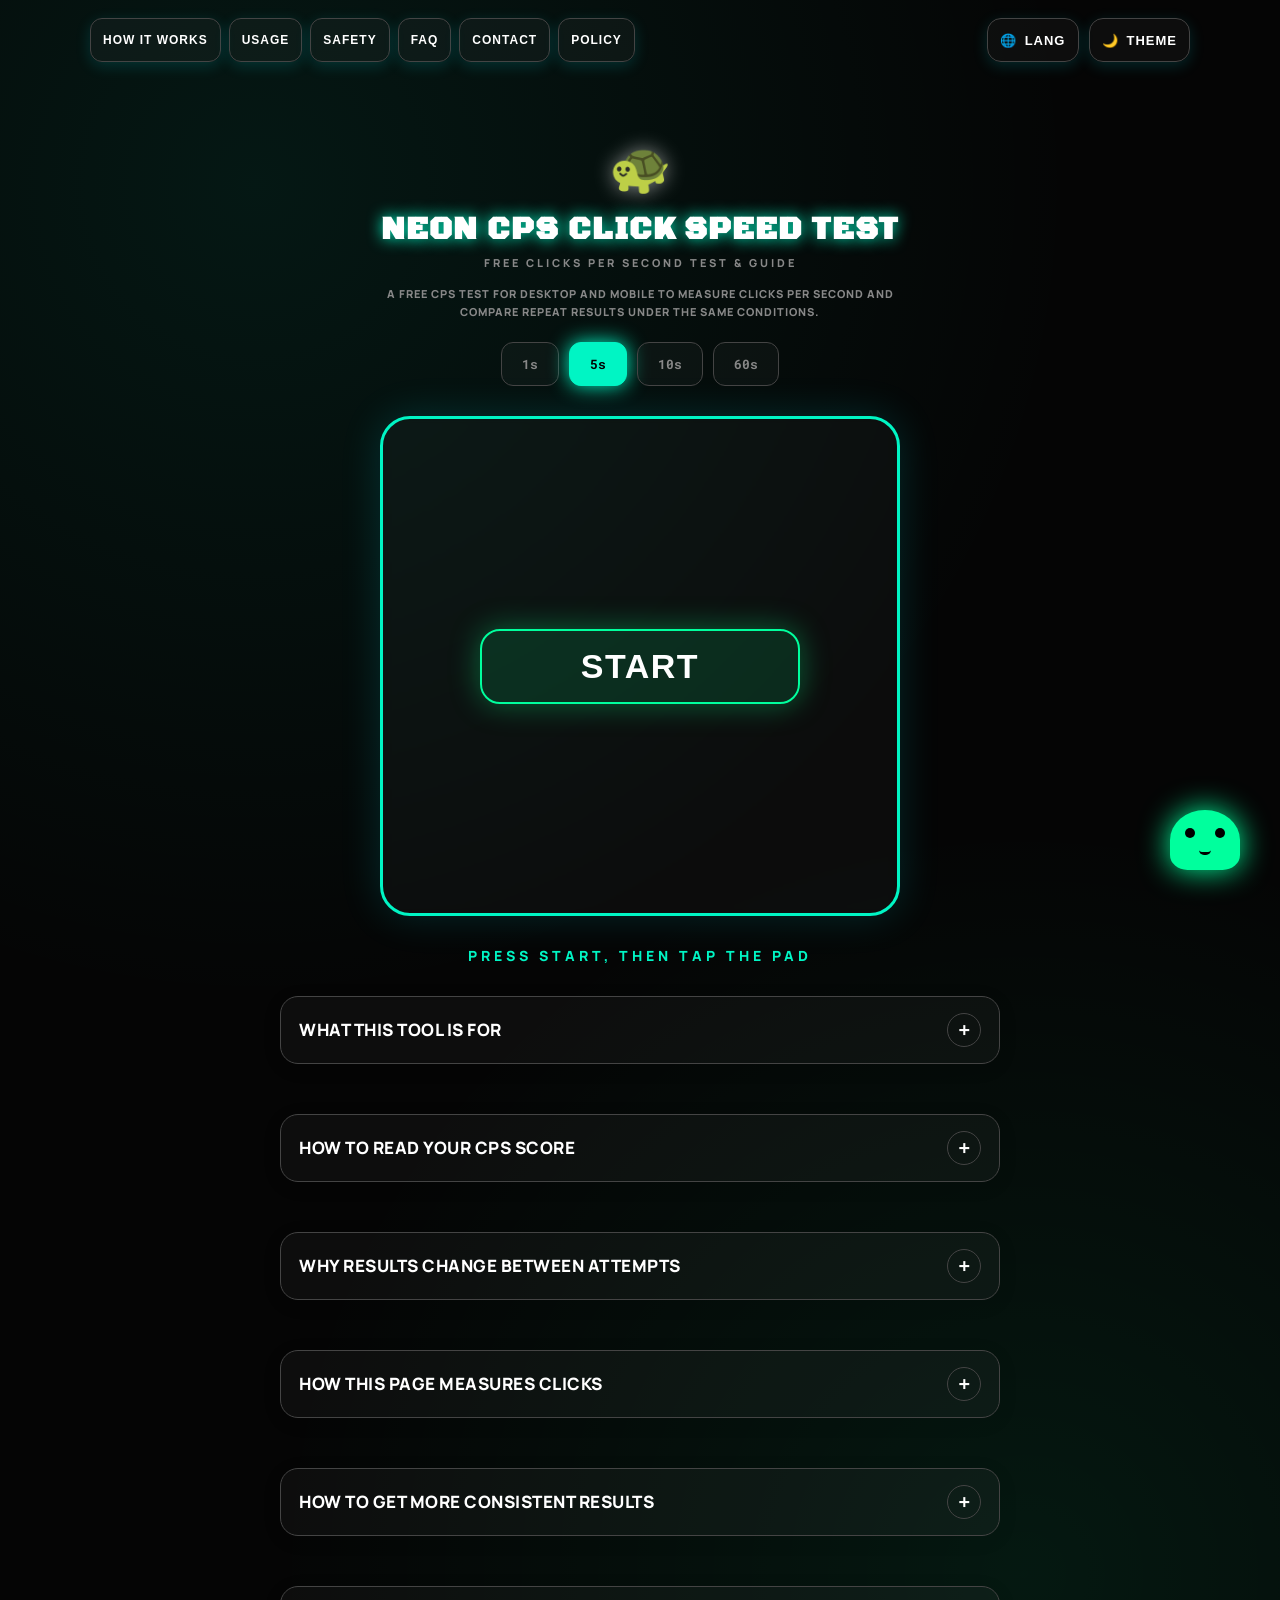
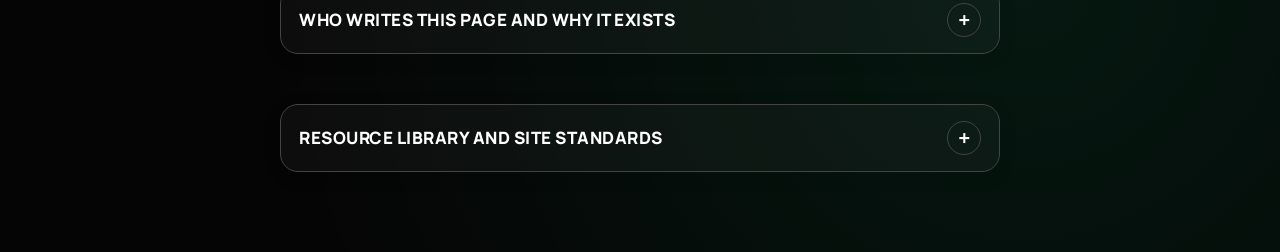
==== index.html @ fc440118 "Add guide CTAs to tabs and result modal" ====
<!DOCTYPE html>
<html lang="en">
<head>
    <meta charset="UTF-8">
    <meta name="viewport" content="width=device-width, initial-scale=1.0, viewport-fit=cover">
    <meta name="robots" content="index,follow,max-snippet:-1,max-image-preview:large,max-video-preview:-1">
    <meta name="googlebot" content="index,follow,max-snippet:-1,max-image-preview:large,max-video-preview:-1">
    <meta name="theme-color" content="#050505">
  <meta name="color-scheme" content="dark light">
  <meta name="application-name" content="NEONCPS">
  <meta name="apple-mobile-web-app-capable" content="yes">
  <meta name="apple-mobile-web-app-status-bar-style" content="black-translucent">
  <meta name="apple-mobile-web-app-title" content="NEONCPS">
  <meta name="mobile-web-app-capable" content="yes">
  <link rel="manifest" href="/manifest.webmanifest">
    <meta name="author" content="NEONCPS">
    <meta name="description" content="Free CPS click speed test for desktop and mobile with original guides on methodology, score interpretation, mobile versus mouse comparison, safety, and editorial standards.">
    <meta name="keywords" content="CPS test, click speed test, clicks per second, CPS calculator, mobile CPS test, tap speed test, NEONCPS">
    <link rel="canonical" href="https://neoncps.com/">
    <link rel="alternate" hreflang="en" href="https://neoncps.com/">
    <link rel="alternate" hreflang="ko" href="https://neoncps.com/ko/">
    <link rel="alternate" hreflang="x-default" href="https://neoncps.com/">
    <meta property="og:title" content="NEONCPS | CPS Click Speed Test and Guide (1s, 5s, 10s, 60s)">
    <meta property="og:description" content="Free CPS click speed test for desktop and mobile with original methodology guides, score interpretation notes, and repeatable comparison advice.">
    <meta property="og:type" content="website">
    <meta property="og:site_name" content="NEONCPS">
    <meta property="og:url" content="https://neoncps.com/">
    <meta property="og:locale" content="en_US">
    <meta property="og:locale:alternate" content="ko_KR">
    <meta property="og:image" content="https://neoncps.com/og-image.png">
    <meta property="og:image:width" content="1200">
    <meta property="og:image:height" content="630">
    <meta property="og:image:type" content="image/png">
    <meta property="og:image:alt" content="NEONCPS click speed test preview image">
    <meta name="twitter:card" content="summary_large_image">
    <meta name="twitter:title" content="NEONCPS | CPS Click Speed Test and Guide (1s, 5s, 10s, 60s)">
    <meta name="twitter:description" content="Free CPS click speed test for desktop and mobile with original methodology guides, score interpretation notes, and repeatable comparison advice.">
    <meta name="twitter:image" content="https://neoncps.com/og-image.png">
    <meta name="google-adsense-account" content="ca-pub-9418686584056529">
    <meta name="naver-site-verification" content="72c7936bd1e193f1609f082f2ee301ebf7b5bbae">
    <link rel="icon" href="/favicon.png" sizes="256x256" type="image/png">
    <link rel="icon" href="/favicon.svg" sizes="any" type="image/svg+xml">
    <link rel="apple-touch-icon" href="/favicon.png">
    <link rel="shortcut icon" href="/favicon.png" type="image/png">
    <link rel="sitemap" type="application/xml" title="Sitemap" href="/sitemap.xml">
    <link rel="alternate" type="application/rss+xml" title="NEONCPS RSS" href="/rss.xml">
    <title>NEONCPS | CPS Click Speed Test and Guide (1s, 5s, 10s, 60s)</title>

    <script type="application/ld+json">
    {
      "@context": "https://schema.org",
      "@graph": [
        {
          "@type": "Organization",
          "@id": "https://neoncps.com/#organization",
          "name": "NEONCPS",
          "url": "https://neoncps.com/"
        },
        {
          "@type": "WebSite",
          "@id": "https://neoncps.com/#website",
          "url": "https://neoncps.com/",
          "name": "NEONCPS",
          "inLanguage": ["en", "ko"]
        },
        {
          "@type": "WebPage",
          "@id": "https://neoncps.com/#webpage",
          "url": "https://neoncps.com/",
          "name": "NEONCPS | CPS Click Speed Test and Guide (1s, 5s, 10s, 60s)",
          "description": "Free CPS click speed test for desktop and mobile with clicks per second scoring, score interpretation, methodology, and repeatability tips.",
          "isPartOf": { "@id": "https://neoncps.com/#website" },
          "about": { "@id": "https://neoncps.com/#app" },
          "publisher": { "@id": "https://neoncps.com/#organization" },
          "inLanguage": "en",
          "dateModified": "2026-03-18"
        },
        {
          "@type": "SoftwareApplication",
          "@id": "https://neoncps.com/#app",
          "name": "NEONCPS",
          "applicationCategory": "GameApplication",
          "operatingSystem": "Web",
          "url": "https://neoncps.com/",
          "offers": { "@type": "Offer", "price": "0", "priceCurrency": "USD" },
          "publisher": { "@id": "https://neoncps.com/#organization" }
        },
        {
          "@type": "FAQPage",
          "@id": "https://neoncps.com/#faq",
          "mainEntity": [
            {
              "@type": "Question",
              "name": "What is CPS?",
              "acceptedAnswer": {
                "@type": "Answer",
                "text": "CPS means clicks per second. It is calculated as total clicks divided by selected test time."
              }
            },
            {
              "@type": "Question",
              "name": "Why do results change each attempt?",
              "acceptedAnswer": {
                "@type": "Answer",
                "text": "Results vary by device latency, browser performance, hand fatigue, and click rhythm."
              }
            },
            {
              "@type": "Question",
              "name": "Is this mobile-friendly?",
              "acceptedAnswer": {
                "@type": "Answer",
                "text": "Yes. NEONCPS supports both desktop and mobile interactions with responsive UI."
              }
            },
            {
              "@type": "Question",
              "name": "How can I get more consistent CPS results?",
              "acceptedAnswer": {
                "@type": "Answer",
                "text": "Use the same device, browser, and posture, warm up briefly, and repeat tests under matching conditions."
              }
            },
            {
              "@type": "Question",
              "name": "Is this tool for medical diagnosis?",
              "acceptedAnswer": {
                "@type": "Answer",
                "text": "No. This is a casual click and tap speed utility and is not intended for medical or diagnostic use."
              }
            },
            {
              "@type": "Question",
              "name": "What is the difference between 1-second and 60-second CPS tests?",
              "acceptedAnswer": {
                "@type": "Answer",
                "text": "A 1-second test favors burst speed, while a 60-second test better shows rhythm control and fatigue over time."
              }
            },
            {
              "@type": "Question",
              "name": "Can I compare mouse and touch results directly?",
              "acceptedAnswer": {
                "@type": "Answer",
                "text": "Not reliably. Input hardware, touch sampling, browser performance, and posture can change results, so comparisons are most useful on the same device and browser."
              }
            },
            {
              "@type": "Question",
              "name": "How does this page count clicks?",
              "acceptedAnswer": {
                "@type": "Answer",
                "text": "The page counts primary pointer-down inputs during the selected duration and calculates CPS as total counted inputs divided by the chosen test time."
              }
            }
          ]
        }
      ]
    }
    </script>
    
    <link rel="preconnect" href="https://fonts.googleapis.com">
    <link rel="preconnect" href="https://fonts.gstatic.com" crossorigin>
    <link id="fontStylesheet" rel="stylesheet" href="https://fonts.googleapis.com/css2?family=Black+Ops+One&family=Manrope:wght@400;700;800&family=Roboto+Mono:wght@400;700&display=swap" media="print">
    <script>
      const fontStylesheetLink = document.getElementById('fontStylesheet');
      if (fontStylesheetLink) {
        fontStylesheetLink.addEventListener('load', () => {
          fontStylesheetLink.media = 'all';
        }, { once: true });
      }
    </script>
    <noscript><link rel="stylesheet" href="https://fonts.googleapis.com/css2?family=Black+Ops+One&family=Manrope:wght@400;700;800&family=Roboto+Mono:wght@400;700&display=swap"></noscript>
    <script>
      window.dataLayer = window.dataLayer || [];
      function gtag(){dataLayer.push(arguments);}
      const CONSENT_REQUIRED_REGIONS = [
        'AT', 'BE', 'BG', 'HR', 'CY', 'CZ', 'DK', 'EE', 'FI', 'FR', 'DE', 'GR',
        'HU', 'IE', 'IT', 'LV', 'LT', 'LU', 'MT', 'NL', 'PL', 'PT', 'RO', 'SK',
        'SI', 'ES', 'SE', 'IS', 'LI', 'NO', 'GB', 'CH'
      ];

      gtag('consent', 'default', {
        ad_storage: 'denied',
        analytics_storage: 'denied',
        ad_user_data: 'denied',
        ad_personalization: 'denied',
        region: CONSENT_REQUIRED_REGIONS,
        wait_for_update: 500
      });

      gtag('consent', 'default', {
        ad_storage: 'granted',
        analytics_storage: 'granted',
        ad_user_data: 'granted',
        ad_personalization: 'granted'
      });
    </script>
    <script>
      if (window.location.hostname === 'neoncps.com') {
        const adsenseScript = document.createElement('script');
        adsenseScript.async = true;
        adsenseScript.src = 'https://pagead2.googlesyndication.com/pagead/js/adsbygoogle.js?client=ca-pub-9418686584056529';
        adsenseScript.crossOrigin = 'anonymous';
        document.head.appendChild(adsenseScript);
      }
    </script>
    <!-- Google tag (gtag.js) -->
    <script async src="https://www.googletagmanager.com/gtag/js?id=G-QXBYS7FWMH"></script>
    <script>
      gtag('js', new Date());

      gtag('config', 'G-QXBYS7FWMH');
    </script>
    <script type="text/javascript">
      window.clarity = window.clarity || function(){(window.clarity.q = window.clarity.q || []).push(arguments);};
      function loadClarityWhenIdle() {
        if (window.__clarityLoaded) return;
        window.__clarityLoaded = true;
        const clarityScript = document.createElement("script");
        clarityScript.async = true;
        clarityScript.src = "https://www.clarity.ms/tag/vk5zr5rhoj";
        document.head.appendChild(clarityScript);
      }

      if ("requestIdleCallback" in window) {
        requestIdleCallback(loadClarityWhenIdle, { timeout: 2500 });
      } else {
        window.addEventListener("load", () => setTimeout(loadClarityWhenIdle, 1200), { once: true });
      }
    </script>
    
    <style>
        :root {
            /* Dark Mode Variables (Default) */
            --bg: #050505;
            --surface: #111;
            --text: #ffffff;
            --muted: #888;
            --neon-blue: #00f5c4;
            --neon-pink: #ff00ff;
            --neon-green: #00ff9d;
            --panel-bg: rgba(255, 255, 255, 0.03);
            --border: #444;
            --shadow: rgba(0, 243, 255, 0.15);
        }

        body.light {
            /* Light Mode Variables */
            --bg: #f7f4ef;
            --surface: #ffffff;
            --text: #1d1a16;
            --muted: #4f463d;
            --neon-blue: #0088ff;
            --neon-pink: #d000ff;
            --neon-green: #00a86b;
            --panel-bg: rgba(0, 0, 0, 0.05);
            --border: rgba(0, 0, 0, 0.1);
            --shadow: rgba(0, 0, 0, 0.05);
        }

        * {
            box-sizing: border-box;
            -webkit-tap-highlight-color: transparent;
        }

        body {
            background-color: var(--bg);
            background-image: radial-gradient(circle at 20% 10%, rgba(0, 245, 196, 0.08), transparent 42%), radial-gradient(circle at 80% 85%, rgba(0, 255, 157, 0.08), transparent 40%);
            color: var(--text);
            font-family: 'Manrope', sans-serif;
            margin: 0;
            display: flex;
            flex-direction: column;
            align-items: center;
            justify-content: flex-start;
            min-height: 100vh;
            overflow-x: hidden;
            overflow-y: auto;
            touch-action: pan-y;
            transition: background 0.4s ease, color 0.4s ease;
            padding-top: env(safe-area-inset-top);
            padding-right: env(safe-area-inset-right);
            padding-bottom: calc(60px + env(safe-area-inset-bottom));
            padding-left: env(safe-area-inset-left);
        }
        body.game-active {
            overflow: hidden;
        }
        .page-main {
            width: 100%;
            display: flex;
            flex-direction: column;
            align-items: center;
        }
        .click-pad,
        .btn-start,
        .time-btn,
        .btn-copy,
        .btn-restart,
        .info-tab,
        .topbar-card,
        .idle-msg,
        .rank-emoji,
        .subtitle,
        .meta-note,
        .result-box,
        .result-header,
        .result-summary,
        .result-context,
        .result-actions,
        .result-footnote {
            user-select: none;
            -webkit-user-select: none;
        }
        .btn-start,
        .time-btn,
        .btn-copy,
        .btn-restart,
        .btn-share-primary,
        .copy-toast-btn,
        .info-tab,
        .topbar-card,
        .guide-toggle {
            touch-action: manipulation;
        }
        body.lang-ko [data-lang="ko"] { display: block; }
        body.lang-en [data-lang="en"] { display: block; }
        [data-lang] { display: none; }
        .lang-option { display: block !important; }
        body.lang-ko .lang-inline[data-lang="ko"],
        body.lang-en .lang-inline[data-lang="en"] { display: inline; }
        body.lang-ko .lang-inline[data-lang="en"],
        body.lang-en .lang-inline[data-lang="ko"] { display: none; }

        .topbar {
            width: 92%;
            max-width: 1100px;
            display: flex;
            flex-wrap: wrap;
            align-items: center;
            justify-content: space-between;
            gap: 12px;
            margin: 18px auto 6px;
            z-index: 50;
        }
        .topbar-group {
            display: flex;
            flex-wrap: wrap;
            gap: 10px;
            align-items: center;
        }
        .topbar-group.utilities { margin-left: auto; }
        .topbar-card {
            background: var(--panel-bg);
            border: 1px solid var(--border);
            color: var(--text);
            padding: 8px 12px;
            border-radius: 14px;
            cursor: pointer;
            font-size: 13px;
            font-weight: 800;
            letter-spacing: 1px;
            display: inline-flex;
            align-items: center;
            gap: 8px;
            transition: 0.2s;
            box-shadow: 0 4px 15px var(--shadow);
            min-height: 44px;
        }
        .topbar-card:active { transform: scale(0.96); }
        .lang-selector { position: relative; }
        .lang-menu {
            position: absolute;
            top: calc(100% + 8px);
            left: 0;
            min-width: 160px;
            background: var(--surface);
            border: 1px solid var(--border);
            border-radius: 12px;
            box-shadow: 0 10px 24px var(--shadow);
            display: none;
            z-index: 80;
            overflow: hidden;
        }
        .lang-menu.open { display: block; }
        .lang-menu button {
            width: 100%;
            background: transparent;
            border: 0;
            color: var(--text);
            padding: 10px 12px;
            text-align: left;
            font-weight: 700;
            cursor: pointer;
        }
        .lang-menu button:hover { background: rgba(255,255,255,0.05); }
        .info-tabs {
            display: flex;
            flex-wrap: wrap;
            gap: 8px;
        }
        .info-tab {
            background: var(--panel-bg);
            border: 1px solid var(--border);
            color: var(--text);
            padding: 8px 12px;
            border-radius: 12px;
            font-size: 12px;
            font-weight: 800;
            letter-spacing: 1px;
            cursor: pointer;
            text-transform: uppercase;
            box-shadow: 0 4px 15px var(--shadow);
            min-height: 44px;
        }
        .info-tab.active { background: var(--neon-blue); color: #000; }
        .info-panels {
            width: 92%;
            max-width: 900px;
            margin: 6px auto 18px;
        }
        .info-panel {
            display: none;
            background: var(--panel-bg);
            border: 1px solid var(--border);
            border-radius: 16px;
            padding: 16px 18px;
            margin-top: 10px;
            box-shadow: 0 6px 18px rgba(0,0,0,0.12);
        }
        .info-panel.open { display: block; }

        .theme-toggle {
            background: var(--panel-bg);
            border: 1px solid var(--border);
            color: var(--text);
            padding: 8px 12px;
            border-radius: 50px;
            cursor: pointer;
            font-size: 18px;
            display: flex;
            align-items: center;
            gap: 8px;
            transition: 0.2s;
            box-shadow: 0 4px 15px var(--shadow);
        }
        .theme-toggle:active { transform: scale(0.95); }

        /* Floating Rank Emoji - Top Position */
        .rank-emoji {
            margin-top: 40px;
            font-size: 50px;
            transition: 0.3s cubic-bezier(0.175, 0.885, 0.32, 1.275);
            filter: drop-shadow(0 0 10px rgba(255,255,255,0.5));
            animation: floatEmoji 2s ease-in-out infinite;
            z-index: 10;
        }
        @keyframes floatEmoji { 0%, 100% { transform: translateY(0); } 50% { transform: translateY(-10px); } }

        h1 {
            font-family: 'Black Ops One', cursive;
            font-size: clamp(24px, 5vw, 32px);
            color: var(--text);
            text-shadow: 0 0 15px var(--neon-blue);
            margin: 10px 0 5px;
            letter-spacing: 1px;
            z-index: 10;
            text-align: center;
        }

        .subtitle {
            color: var(--muted);
            font-size: 11px;
            margin-bottom: 25px;
            z-index: 10;
            letter-spacing: 3px;
            font-weight: 800;
            text-transform: uppercase;
        }
        .meta-note {
            color: var(--muted);
            font-size: 11px;
            margin-top: -10px;
            margin-bottom: 22px;
            text-align: center;
            max-width: 520px;
            line-height: 1.6;
            letter-spacing: 1px;
            font-weight: 800;
            text-transform: uppercase;
        }

        /* 시간 선택 도구 */
        .time-selector {
            display: flex;
            gap: 10px;
            margin-bottom: 30px;
            z-index: 10;
        }

        .time-btn {
            background: var(--panel-bg);
            border: 1px solid var(--border);
            color: var(--muted);
            padding: 10px 20px;
            border-radius: 12px;
            font-size: 13px;
            cursor: pointer;
            transition: 0.2s;
            font-weight: 800;
            font-family: 'Roboto Mono', monospace;
            min-height: 44px;
        }

        .time-btn.active {
            background: var(--neon-blue);
            color: #000;
            border-color: var(--neon-blue);
            box-shadow: 0 0 20px var(--neon-blue);
        }

        /* 메인 테스트 영역 */
        .test-container {
            position: relative;
            width: min(94%, 520px);
            height: clamp(300px, 58vh, 500px);
            perspective: 1000px;
            z-index: 5;
            display: flex;
            flex-direction: column;
            justify-content: center;
            align-items: center;
        }

        .click-pad {
            width: 100%;
            height: 100%;
            background: var(--panel-bg);
            border: 3px solid var(--neon-blue);
            border-radius: 30px;
            display: flex;
            flex-direction: column;
            justify-content: center;
            align-items: center;
            cursor: pointer;
            box-shadow: 0 0 40px var(--shadow);
            transition: transform 0.05s, box-shadow 0.1s, border-color 0.3s;
            position: relative;
            overflow: hidden;
            backdrop-filter: blur(5px);
            touch-action: manipulation;
        }
        .click-pad .score-text,
        .click-pad .timer-text {
            opacity: 0;
            transform: translateY(8px);
        }
        .click-pad.running .score-text,
        .click-pad.running .timer-text {
            opacity: 1;
            transform: none;
        }

        .click-pad:active {
            transform: scale(0.96) translateY(2px);
            background: rgba(0, 243, 255, 0.1);
            border-color: var(--text);
        }

        .shake { animation: shake 0.2s cubic-bezier(.36,.07,.19,.97) both; }
        @keyframes shake {
            10%, 90% { transform: translate3d(-2px, 0, 0); }
            20%, 80% { transform: translate3d(4px, 0, 0); }
            30%, 50%, 70% { transform: translate3d(-4px, 0, 0); }
            40%, 60% { transform: translate3d(2px, 0, 0); }
        }

        .score-text {
            font-size: 100px;
            font-weight: 800;
            color: var(--text);
            text-shadow: 0 0 20px rgba(255,255,255,0.3);
            pointer-events: none;
            line-height: 0.8;
            font-family: 'Black Ops One', cursive;
            transition: opacity 0.2s ease, transform 0.2s ease;
        }
        .click-pad.instant-hide .score-text,
        .click-pad.instant-hide .timer-text {
            transition: none;
        }

        .timer-text {
            font-size: 20px;
            color: var(--neon-pink);
            margin-top: 15px;
            font-weight: 800;
            pointer-events: none;
            font-family: 'Roboto Mono', monospace;
            background: rgba(255, 0, 255, 0.1);
            padding: 4px 12px;
            border-radius: 8px;
            transition: opacity 0.2s ease, transform 0.2s ease;
        }
        body.light .timer-text {
            color: #3a0f47;
            background: rgba(208, 0, 255, 0.14);
        }

        /* 대기 화면 전용 텍스트 */
        .idle-msg {
            margin-top: 30px;
            color: var(--neon-blue);
            font-size: 14px;
            font-weight: 800;
            letter-spacing: 4px;
            animation: blink 2s infinite;
            z-index: 10;
            height: 20px;
            text-transform: uppercase;
        }
        body.light .idle-msg { color: #0c5aa3; }
        @keyframes blink { 0%, 100% { opacity: 1; transform: scale(1); } 50% { opacity: 0.3; transform: scale(0.98); } }

        .pad-overlay {
            position: absolute;
            inset: 0;
            display: flex;
            flex-direction: column;
            align-items: center;
            justify-content: center;
            gap: 18px;
            z-index: 4;
            transition: opacity 0.2s ease;
        }
        .click-pad.running .pad-overlay { opacity: 0; pointer-events: none; }
        .click-pad.idle .pad-overlay,
        .click-pad.counting .pad-overlay { opacity: 1; pointer-events: auto; }
        .btn-start {
            display: flex;
            align-items: center;
            justify-content: center;
            margin: 0 auto;
            min-width: min(72%, 320px);
            padding: 16px 24px;
            border: 2px solid var(--neon-green);
            border-radius: 20px;
            background: rgba(0, 255, 136, 0.12);
            color: var(--text);
            font-family: 'Orbitron', sans-serif;
            font-size: clamp(22px, 5vw, 34px);
            font-weight: 800;
            letter-spacing: 1.5px;
            text-transform: uppercase;
            cursor: pointer;
            transition: transform 0.12s ease, box-shadow 0.12s ease, opacity 0.12s ease;
            box-shadow: 0 0 30px rgba(0, 255, 136, 0.35);
            min-height: 44px;
        }
        .btn-start:hover {
            transform: translateY(-1px);
            box-shadow: 0 0 24px rgba(0, 255, 136, 0.35);
        }
        .btn-start:active { transform: scale(0.98); }
        .btn-start:disabled {
            opacity: 0.6;
            cursor: not-allowed;
            transform: none;
            box-shadow: none;
        }
        .start-countdown {
            position: absolute;
            inset: 0;
            display: flex;
            align-items: center;
            justify-content: center;
            width: 100%;
            text-align: center;
            font-family: 'Black Ops One', cursive;
            font-size: clamp(70px, 20vw, 140px);
            color: var(--neon-pink);
            text-shadow: 0 0 20px rgba(255, 0, 255, 0.6);
            visibility: hidden;
            line-height: 1;
        }
        body.light .start-countdown { color: #9e2cbc; }

        .content-section {
            width: 92%;
            max-width: 720px;
            margin: 30px auto 20px;
            line-height: 1.6;
        }
        .guide-toggle {
            width: 100%;
            display: flex;
            align-items: center;
            justify-content: space-between;
            gap: 16px;
            background: var(--panel-bg);
            border: 1px solid var(--border);
            color: var(--text);
            border-radius: 18px;
            padding: 16px 18px;
            box-shadow: 0 4px 20px rgba(0,0,0,0.08);
            cursor: pointer;
            text-align: left;
            font: inherit;
            font-weight: 800;
        }
        .guide-toggle-label {
            display: flex;
            flex-direction: column;
            gap: 4px;
        }
        .guide-toggle-label span {
            font-size: 17px;
            line-height: 1.3;
            letter-spacing: 0.5px;
        }
        .guide-toggle-icon {
            width: 34px;
            height: 34px;
            border-radius: 999px;
            border: 1px solid var(--border);
            display: inline-flex;
            align-items: center;
            justify-content: center;
            font-size: 22px;
            font-weight: 700;
            flex: 0 0 auto;
        }
        .guide-accordion-ready .content-card {
            display: none;
            margin-top: 12px;
        }
        .guide-accordion-ready.open .content-card {
            display: block;
        }
        .guide-accordion-ready .content-card > h2 {
            display: none;
        }
        .content-card {
            background: var(--panel-bg);
            border: 1px solid var(--border);
            border-radius: 18px;
            padding: 18px 20px;
            box-shadow: 0 4px 20px rgba(0,0,0,0.08);
        }
        .content-card h2 {
            margin: 0 0 10px;
            font-family: 'Manrope', sans-serif;
            font-size: 18px;
            letter-spacing: 1px;
            font-weight: 800;
        }
        .content-card p {
            margin: 10px 0;
            color: var(--muted);
            font-size: 14px;
        }
        .content-card ul {
            list-style: none;
            padding: 0;
            margin: 12px 0 0;
        }
        .content-card li {
            font-size: 14px;
            color: var(--muted);
            padding-left: 22px;
            position: relative;
            margin: 8px 0;
            line-height: 1.6;
        }
        .content-card li::before {
            content: "✔";
            position: absolute;
            left: 0;
            font-size: 11px;
            top: 3px;
            color: var(--neon-green);
        }
        .contact-status {
            margin: 10px 0 0;
            font-size: 13px;
            color: var(--muted);
        }
        .contact-status.success { color: #1f7a42; }
        .contact-status.error { color: #9a1f2e; }
        .info-panel p {
            color: var(--muted);
            font-size: 14px;
            line-height: 1.8;
            margin: 12px 0;
            text-align: justify;
        }
        .info-panel ul {
            list-style: none;
            padding: 0;
            margin: 12px 0;
        }
        .info-panel li {
            font-size: 14px;
            color: var(--muted);
            padding-left: 22px;
            position: relative;
            margin: 10px 0;
            line-height: 1.6;
        }
        .info-panel li::before {
            content: "▶";
            position: absolute;
            left: 0;
            font-size: 10px;
            top: 3px;
            color: var(--neon-blue);
        }
        .info-panel-link-group {
            margin-top: 16px;
            padding-top: 14px;
            border-top: 1px solid rgba(255, 255, 255, 0.08);
            display: flex;
            flex-direction: column;
            gap: 10px;
        }
        body.light .info-panel-link-group {
            border-top-color: rgba(0, 0, 0, 0.08);
        }
        .info-panel-link {
            display: inline-flex;
            align-items: center;
            justify-content: center;
            width: 100%;
            min-height: 44px;
            padding: 10px 14px;
            border-radius: 12px;
            border: 1px solid rgba(0, 245, 196, 0.28);
            background: rgba(0, 245, 196, 0.08);
            color: var(--text);
            font-size: 13px;
            font-weight: 800;
            letter-spacing: 0.2px;
            text-decoration: none;
            transition: transform 0.12s ease, box-shadow 0.12s ease, border-color 0.12s ease;
        }
        .info-panel-link:hover {
            transform: translateY(-1px);
            box-shadow: 0 8px 18px rgba(0, 245, 196, 0.14);
            border-color: rgba(0, 245, 196, 0.44);
        }
        body.light .info-panel-link {
            background: rgba(0, 136, 255, 0.08);
            border-color: rgba(0, 136, 255, 0.24);
        }
        @media (max-width: 900px) {
            .topbar { margin-top: 12px; }
            .info-panels { max-width: 720px; }
        }
        @media (max-width: 768px) {
            .topbar {
                width: 94%;
                gap: 10px;
                align-items: stretch;
            }
            .topbar-group.utilities {
                width: 100%;
                justify-content: flex-end;
            }
            .info-tabs {
                display: flex;
                flex-wrap: nowrap;
                overflow-x: auto;
                overflow-y: hidden;
                gap: 8px;
                width: 100%;
                -webkit-overflow-scrolling: touch;
                scrollbar-width: none;
            }
            .info-tabs::-webkit-scrollbar { display: none; }
            .info-tab {
                white-space: nowrap;
                flex: 0 0 auto;
            }
            .time-selector {
                width: min(94%, 420px);
                flex-wrap: wrap;
                justify-content: center;
                margin-bottom: 22px;
            }
            .time-btn {
                flex: 1 1 84px;
                padding: 10px 16px;
            }
            .test-container {
                position: relative;
                top: auto;
                z-index: 5;
                width: min(94%, 520px);
            }
            .click-pad,
            .modal-overlay { backdrop-filter: none; }
            .modal-overlay {
                padding: 16px;
            }
            .result-box {
                width: min(100%, 460px);
                max-height: calc(100vh - 32px);
                overflow-y: auto;
                -webkit-overflow-scrolling: touch;
            }
            .slime-container {
                display: block;
                right: max(10px, env(safe-area-inset-right));
                left: auto;
                bottom: calc(10px + env(safe-area-inset-bottom));
                width: 52px;
                height: 44px;
                opacity: 0.72;
            }
            body.game-active .slime-container {
                opacity: 0.45;
                transform: scale(0.92);
            }
        }
        @media (max-width: 480px), (max-height: 700px) {
            h1 {
                letter-spacing: 0.5px;
            }
            .subtitle,
            .meta-note {
                width: 92%;
                letter-spacing: 1.5px;
            }
            .guide-toggle {
                padding: 14px 14px;
                gap: 12px;
            }
            .guide-toggle-label span {
                font-size: 15px;
                letter-spacing: 0.2px;
            }
            .guide-toggle-icon {
                width: 30px;
                height: 30px;
                font-size: 18px;
            }
            .content-card {
                padding: 16px 16px;
            }
            .slime-container {
                width: 46px;
                height: 40px;
                opacity: 0.62;
            }
        }
        @media (max-height: 720px) {
            body { padding-bottom: 24px; }
            .rank-emoji { margin-top: 24px; font-size: 44px; }
            .subtitle { margin-bottom: 18px; }
            .test-container { height: clamp(230px, 42vh, 380px); }
            .idle-msg { margin-top: 18px; }
            .btn-start { font-size: clamp(20px, 4.8vw, 28px); }
        }

        /* Neon Slime Character */
        .slime-container {
            position: fixed;
            bottom: 30px;
            right: 40px;
            left: auto;
            width: 70px;
            height: 60px;
            z-index: 1;
            pointer-events: none;
            transition: transform 0.1s ease, opacity 0.5s ease;
        }
        .slime-container::after {
            content: "";
            position: absolute;
            inset: -8px;
            border-radius: 50%;
            border: 2px solid rgba(0, 255, 157, 0.55);
            opacity: 0;
            transform: scale(0.88);
            pointer-events: none;
        }
        .slime {
            width: 100%;
            height: 100%;
            background: var(--neon-green);
            border-radius: 50% 50% 25% 25%;
            position: relative;
            box-shadow: 0 0 30px var(--neon-green);
            animation: idleSlime 3s ease-in-out infinite;
        }
        .slime-container.glow-advanced .slime {
            box-shadow: 0 0 36px var(--neon-green);
        }
        .slime-container.glow-advanced.glow-hit .slime {
            animation: idleSlime 3s ease-in-out infinite, advancedGlowHit 0.3s ease-out;
            box-shadow: 0 0 46px rgba(0, 255, 157, 0.9);
        }
        .slime-container.glow-elite .slime {
            box-shadow: 0 0 44px rgba(0, 255, 157, 0.95);
        }
        .slime-container.glow-elite::after {
            opacity: 0.9;
            animation: eliteRingPulse 1s ease-in-out infinite;
        }
        .slime-eyes {
            position: absolute;
            top: 18px;
            left: 15px;
            right: 15px;
            display: flex;
            justify-content: space-between;
        }
        .eye {
            width: 10px;
            height: 10px;
            background: #000;
            border-radius: 50%;
            animation: blinkSlime 4s infinite;
        }
        .slime-mouth {
            position: absolute;
            bottom: 15px;
            left: 50%;
            transform: translateX(-50%);
            width: 12px;
            height: 5px;
            border-bottom: 3px solid #000;
            border-radius: 0 0 12px 12px;
        }
        
        @keyframes idleSlime {
            0%, 100% { transform: scaleY(1); }
            50% { transform: scaleY(0.8) scaleX(1.1); }
        }
        @keyframes blinkSlime {
            0%, 90%, 100% { transform: scaleY(1); }
            95% { transform: scaleY(0.1); }
        }
        .jump { animation: jumpSlime 0.4s cubic-bezier(0.175, 0.885, 0.32, 1.275) !important; }
        @keyframes jumpSlime {
            0% { transform: translateY(0) scaleY(0.7); }
            40% { transform: translateY(-50px) scaleY(1.2); }
            100% { transform: translateY(0) scaleY(1); }
        }
        @keyframes advancedGlowHit {
            0% { transform: scale(1); }
            50% { transform: scale(1.08); }
            100% { transform: scale(1); }
        }
        @keyframes eliteRingPulse {
            0% { transform: scale(0.88); opacity: 0.35; }
            50% { transform: scale(1.04); opacity: 0.95; }
            100% { transform: scale(0.88); opacity: 0.35; }
        }

        .particle {
            position: absolute;
            pointer-events: none;
            animation: pop 0.6s ease-out forwards;
            border-radius: 50%;
        }
        @keyframes pop {
            0% { transform: translate(0, 0) scale(1.5); opacity: 1; }
            100% { transform: translate(var(--tx), var(--ty)) scale(0); opacity: 0; }
        }

        /* 결과 모달 */
        .modal-overlay {
            display: none;
            position: fixed;
            top: 0; left: 0; width: 100%; height: 100%;
            background: rgba(0,0,0,0.95);
            z-index: 100;
            flex-direction: column;
            justify-content: center;
            align-items: center;
            backdrop-filter: blur(15px);
        }
        body.light .modal-overlay { background: rgba(248, 250, 255, 0.96); }

        .result-box {
            text-align: center;
            animation: zoomIn 0.4s cubic-bezier(0.175, 0.885, 0.32, 1.275);
            width: 90%;
            max-width: 460px;
        }
        @keyframes zoomIn { from {transform: scale(0.5); opacity: 0;} to {transform: scale(1); opacity: 1;} }

        .result-header { margin-bottom: 14px; text-align: center; }
        .result-title {
            margin: 0;
            color: #00f5c4;
            font-weight: 700;
            font-size: clamp(24px, 5.4vw, 34px);
            text-shadow: 0 0 8px rgba(0,245,196,0.5);
            letter-spacing: 0.4px;
        }
        .result-subtitle {
            margin-top: 6px;
            color: var(--muted);
            font-size: clamp(13px, 3vw, 16px);
            font-weight: 700;
            letter-spacing: 0.8px;
        }
        .result-summary {
            display: flex;
            flex-direction: column;
            gap: 12px;
            margin: 16px 0 14px;
            background: rgba(255,255,255,0.06);
            padding: 18px 16px;
            border-radius: 20px;
            border: 1px solid var(--border);
        }
        .summary-item {
            display: flex;
            flex-direction: column;
            align-items: stretch;
            gap: 4px;
            width: 100%;
            white-space: nowrap;
        }
        .summary-label {
            display: block;
            width: 100%;
            color: var(--muted);
            font-size: clamp(16px, 3.6vw, 20px);
            font-weight: 700;
            text-align: center;
        }
        .summary-value {
            display: block;
            width: 100%;
            color: var(--text);
            font-size: clamp(30px, 7vw, 42px);
            font-weight: 900;
            font-family: 'Roboto Mono', monospace;
            line-height: 1;
            text-align: center;
        }
        .summary-item.cps-item .summary-value {
            font-size: clamp(54px, 12.5vw, 76px);
            color: #00ff9d;
            text-shadow: 0 0 6px rgba(0,255,157,0.7), 0 0 14px rgba(0,255,157,0.5);
        }
        .result-context {
            margin-top: 10px;
            padding: 12px 12px 10px;
            border-radius: 16px;
            border: 1px solid var(--border);
            background: rgba(255,255,255,0.04);
            display: flex;
            flex-direction: column;
            gap: 8px;
            text-align: center;
        }
        .result-mode-note,
        .recent-runs {
            font-size: 13px;
            line-height: 1.5;
            color: var(--muted);
            font-weight: 700;
        }
        .result-guide-row {
            margin-top: 12px;
        }
        .btn-guide-secondary {
            width: 100%;
            display: inline-flex;
            align-items: center;
            justify-content: center;
            min-height: 46px;
            padding: 13px 16px;
            border-radius: 14px;
            border: 1px solid rgba(0, 245, 196, 0.32);
            background: rgba(0, 245, 196, 0.08);
            color: var(--text);
            text-decoration: none;
            font-size: 15px;
            font-weight: 800;
            letter-spacing: 0.2px;
            transition: transform 0.12s ease, box-shadow 0.12s ease, border-color 0.12s ease;
        }
        .btn-guide-secondary:hover {
            transform: translateY(-1px);
            box-shadow: 0 8px 20px rgba(0, 245, 196, 0.16);
            border-color: rgba(0, 245, 196, 0.48);
        }
        body.light .btn-guide-secondary {
            background: rgba(0, 136, 255, 0.09);
            border-color: rgba(0, 136, 255, 0.26);
        }
        .result-actions {
            margin-top: 10px;
            display: flex;
            flex-direction: column;
            gap: 6px;
            text-align: center;
        }
        .result-action {
            font-size: 14px;
            font-weight: 700;
            color: var(--text);
            white-space: nowrap;
        }
        .share-primary-row {
            display: flex;
            gap: 10px;
            margin-top: 14px;
        }
        .share-primary-row .btn-share-primary,
        .share-primary-row .btn-copy {
            flex: 1 1 0;
            width: auto;
            margin-top: 0;
        }
        .btn-share-primary {
            border: 1px solid var(--neon-green);
            background: rgba(0, 255, 157, 0.12);
            color: var(--text);
            font-size: 16px;
            font-weight: 800;
            padding: 13px 16px;
            border-radius: 12px;
            cursor: pointer;
            min-height: 44px;
            transition: transform 0.12s ease, box-shadow 0.12s ease;
        }
        .btn-share-primary:hover {
            transform: translateY(-1px);
            box-shadow: 0 8px 20px rgba(0, 255, 157, 0.18);
        }
        .btn-share-primary:active { transform: scale(0.99); }
        .result-footnote {
            margin-top: 12px;
            padding-top: 10px;
            border-top: 1px solid rgba(255,255,255,0.12);
            font-size: 12px;
            color: var(--muted);
            line-height: 1.5;
            text-align: center;
        }
        body:not(.light) .result-summary {
            background: rgba(255,255,255,0.09);
            border: 1px solid rgba(255,255,255,0.16);
        }
        body:not(.light) .summary-label { color: #d1d5db; }
        body:not(.light) .summary-value { color: #ffffff; }
        body.light .result-summary {
            background: rgba(255,255,255,0.92);
            border: 1px solid rgba(0,0,0,0.12);
            box-shadow: 0 8px 22px rgba(0,0,0,0.08);
        }
        body.light .result-context {
            background: rgba(255,255,255,0.9);
            border: 1px solid rgba(0,0,0,0.1);
        }
        body.light .summary-label { color: #334155; }
        body.light .summary-value { color: #0f172a; text-shadow: none; }
        body.light .summary-item.cps-item .summary-value {
            color: #9e2cbc;
            text-shadow: 0 0 6px rgba(158, 44, 188, 0.65), 0 0 14px rgba(158, 44, 188, 0.45);
        }
        .btn-copy {
            width: 100%;
            border: 1px solid var(--neon-blue);
            background: rgba(0, 243, 255, 0.1);
            color: var(--text);
            font-size: 17px;
            font-weight: 800;
            padding: 13px 16px;
            border-radius: 12px;
            cursor: pointer;
            margin-top: 8px;
            transition: transform 0.12s ease, box-shadow 0.12s ease;
            min-height: 44px;
        }
        .btn-copy:hover {
            transform: translateY(-1px);
            box-shadow: 0 8px 20px rgba(0, 243, 255, 0.2);
        }
        .btn-copy:active { transform: scale(0.99); }
        @media (max-width: 430px) {
            .result-action,
            .result-mode-note,
            .recent-runs { white-space: normal; }
            .share-primary-row {
                flex-direction: column;
            }
        }
        .copy-toast {
            position: fixed;
            left: 50%;
            bottom: 24px;
            transform: translateX(-50%) translateY(18px);
            width: min(92%, 540px);
            background: rgba(8, 14, 24, 0.9);
            border: 1px solid rgba(0, 245, 196, 0.35);
            border-radius: 14px;
            box-shadow: 0 10px 28px rgba(0, 0, 0, 0.35), 0 0 18px rgba(0, 245, 196, 0.2);
            padding: 12px 14px;
            z-index: 130;
            opacity: 0;
            pointer-events: none;
            transition: opacity 0.22s ease, transform 0.22s ease;
        }
        .copy-toast.show {
            opacity: 1;
            pointer-events: auto;
            transform: translateX(-50%) translateY(0);
        }
        .copy-toast-title {
            font-size: 13px;
            font-weight: 800;
            color: #d9fff7;
            margin-bottom: 6px;
            letter-spacing: 0.5px;
        }
        .copy-toast-url {
            font-family: 'Roboto Mono', monospace;
            font-size: 12px;
            color: #9be8dc;
            background: rgba(255, 255, 255, 0.06);
            border: 1px solid rgba(255, 255, 255, 0.14);
            border-radius: 10px;
            padding: 8px 10px;
            white-space: nowrap;
            overflow: hidden;
            text-overflow: ellipsis;
        }
        .copy-toast-actions {
            margin-top: 8px;
            display: flex;
            justify-content: flex-end;
            gap: 8px;
        }
        .copy-toast-btn {
            border: 1px solid rgba(0, 245, 196, 0.45);
            background: rgba(0, 245, 196, 0.12);
            color: #d9fff7;
            border-radius: 10px;
            font-size: 12px;
            font-weight: 800;
            padding: 6px 10px;
            min-height: 36px;
            cursor: pointer;
        }
        body.light .copy-toast {
            background: rgba(255, 255, 255, 0.97);
            border: 1px solid rgba(0, 136, 255, 0.26);
            box-shadow: 0 10px 24px rgba(0, 0, 0, 0.12);
        }
        body.light .copy-toast-title { color: #0f172a; }
        body.light .copy-toast-url {
            color: #334155;
            background: rgba(0, 0, 0, 0.04);
            border: 1px solid rgba(0, 0, 0, 0.1);
        }
        body.light .copy-toast-btn {
            border: 1px solid rgba(0, 136, 255, 0.35);
            background: rgba(0, 136, 255, 0.1);
            color: #0f172a;
        }
        .btn-restart {
            background: linear-gradient(135deg, var(--neon-pink), #ff5e00);
            border: none;
            padding: 18px 70px;
            color: #fff;
            font-size: 20px;
            font-weight: 800;
            border-radius: 16px;
            cursor: pointer;
            margin-top: 20px;
            box-shadow: 0 10px 30px rgba(255, 0, 255, 0.3);
            transition: 0.3s;
            text-transform: uppercase;
            letter-spacing: 1px;
            width: 100%;
            min-height: 44px;
        }
        .btn-restart:hover { transform: translateY(-3px); box-shadow: 0 15px 40px rgba(255, 0, 255, 0.5); }
        .btn-restart:active { transform: scale(0.95); }
        .topbar-card:hover,
        .info-tab:hover,
        .time-btn:hover,
        .btn-start:hover,
        .btn-copy:hover,
        .btn-restart:hover {
            box-shadow: 0 0 14px rgba(0, 255, 157, 0.35), 0 0 28px rgba(0, 245, 196, 0.25);
        }

        body.modal-open {
            overflow: hidden;
        }
        /* 결과 모달이 열릴 때 광고 노출 차단 (알림/전환 화면 정책 대응) */
        body.modal-open ins.adsbygoogle,
        body.modal-open iframe[src*="googleads"],
        body.modal-open iframe[id^="google_ads_iframe"] {
            display: none !important;
        }
        body.modal-open .slime-container {
            opacity: 0 !important;
        }
    </style>
</head>
<body class="lang-en">
    <main class="page-main" id="mainContent">
    <div class="topbar">
        <div class="info-tabs" role="tablist" aria-label="Info tabs">
            <button class="info-tab" id="tab-how" role="tab" aria-controls="panel-how" aria-selected="false" data-target="panel-how" data-i18n="navHow">HOW IT WORKS</button>
            <button class="info-tab" id="tab-usage" role="tab" aria-controls="panel-usage" aria-selected="false" data-target="panel-usage" data-i18n="navUsage">USAGE</button>
            <button class="info-tab" id="tab-health" role="tab" aria-controls="panel-health" aria-selected="false" data-target="panel-health" data-i18n="navSafety">SAFETY</button>
            <button class="info-tab" id="tab-faq" role="tab" aria-controls="panel-faq" aria-selected="false" data-target="panel-faq" data-i18n="navFaq">FAQ</button>
            <button class="info-tab" id="tab-contact" role="tab" aria-controls="panel-contact" aria-selected="false" data-target="panel-contact" data-i18n="navContact">CONTACT</button>
            <button class="info-tab" id="tab-policy" role="tab" aria-controls="panel-policy" aria-selected="false" data-target="panel-policy" data-i18n="navPolicy">POLICY</button>
        </div>
        <div class="topbar-group utilities">
            <div class="lang-selector">
                <button class="topbar-card" id="langToggle" aria-expanded="false" aria-haspopup="true">
                    <span>🌐</span>
                    <span id="langToggleText" data-i18n="langButton">LANG</span>
                </button>
            </div>
            <button class="topbar-card" id="themeToggle" aria-label="Toggle theme">
                <span id="themeIcon">🌙</span>
                <span data-i18n="theme">THEME</span>
            </button>
        </div>
    </div>

    <div class="info-panels" id="infoPanels">
        <div class="info-panel" id="panel-contact" role="tabpanel" aria-labelledby="tab-contact" aria-hidden="true">
            <p data-lang="ko">
                본 사이트는 클릭/탭 속도 측정 유틸리티를 제공하며, 사용자에게 명확하고 유용한 정보를 제공하는 것을 목표로 합니다.
                정책 준수와 사용자 경험 향상을 위해 지속적으로 콘텐츠를 개선하고 있습니다.
            </p>
            <p data-lang="en">
                This site provides a click and tap speed utility and aims to deliver clear, useful information.
                We continuously improve content to comply with policies and enhance user experience.
            </p>
            <p data-lang="ko">
                이 페이지의 글은 NEONCPS 운영 기준에 따라 정리되며, 도구가 실제로 어떻게 입력을 계산하는지에 맞춰 설명합니다.
                사이트 목적은 검색 트래픽만 모으는 것이 아니라, 사용자가 직접 방문했을 때 바로 도움이 되는 CPS 측정과 해설을 제공하는 것입니다.
            </p>
            <p data-lang="en">
                The written guidance on this page is maintained to match how the tool actually counts input.
                The goal is not just search traffic, but to give direct visitors a useful CPS test and practical explanation.
            </p>
            <p data-lang="ko">
                이름, 이메일, 문의 내용을 적어주신 뒤 "문의 보내기"를 눌러주세요.
            </p>
            <p data-lang="en">
                Please enter your name, email, and message below, then press "Send".
            </p>
            <ul data-lang="ko">
                <li>문의 방법: 이름, 이메일, 문의 내용을 적어주신 뒤 "문의 보내기"를 눌러주세요.</li>
                <li>운영 범위: 클릭/탭 속도 테스트 유틸리티 및 관련 안내 콘텐츠</li>
                <li>수정 기준: 측정 방식이 바뀌면 안내 문구도 함께 갱신합니다.</li>
                <li>정정 요청: 잘못된 설명이나 오해를 부를 표현은 문의 폼으로 제보할 수 있습니다.</li>
            </ul>
            <ul data-lang="en">
                <li>Contact method: we accept inquiries only via the form below.</li>
                <li>Scope: click and tap speed testing utility and related guidance content.</li>
                <li>Update rule: when the measurement logic changes, the guide text is revised too.</li>
                <li>Corrections: use the contact form if you find unclear or inaccurate explanations.</li>
            </ul>
            <form action="https://formspree.io/f/xgolzzzp" method="POST" id="contactForm" autocomplete="on">
                <div class="field">
                    <label for="contactName">
                        <span data-lang="ko" class="lang-inline">이름</span>
                        <span data-lang="en" class="lang-inline">Name</span>
                    </label>
                    <input id="contactName" name="name" type="text" data-placeholder-key="contactNamePlaceholder" placeholder="Enter your name" autocomplete="name" required>
                </div>
                <div class="field">
                    <label for="contactEmail">
                        <span data-lang="ko" class="lang-inline">이메일</span>
                        <span data-lang="en" class="lang-inline">Email</span>
                    </label>
                    <input id="contactEmail" name="email" type="email" placeholder="reply@example.com" autocomplete="email" required>
                </div>
                <div class="field">
                    <label for="contactMessage">
                        <span data-lang="ko" class="lang-inline">문의 내용</span>
                        <span data-lang="en" class="lang-inline">Message</span>
                    </label>
                    <textarea id="contactMessage" name="message" rows="4" data-placeholder-key="contactMessagePlaceholder" placeholder="Enter your message" autocomplete="off" required></textarea>
                </div>
                <div class="actions">
                    <button class="btn-restart" type="submit">
                        <span data-lang="ko" class="lang-inline">문의 보내기</span>
                        <span data-lang="en" class="lang-inline">Send</span>
                    </button>
                </div>
                <p class="contact-status" id="contactStatus" role="status" aria-live="polite"></p>
            </form>
        </div>

        <div class="info-panel" id="panel-how" role="tabpanel" aria-labelledby="tab-how" aria-hidden="true">
            <p data-lang="ko">
                이 도구는 선택한 시간 동안의 총 클릭 수를 기반으로 CPS(초당 클릭 수)를 계산합니다.
                기록은 “측정 시간”과 “총 클릭 수”를 함께 보여 사용자에게 가장 직관적인 결과를 제공합니다.
            </p>
            <p data-lang="en">
                This tool calculates CPS (clicks per second) from total clicks during the selected time.
                Results show both duration and total clicks for clarity.
            </p>
            <ul data-lang="ko">
                <li>측정 시간: 사용자가 선택한 시간(1s, 5s, 10s, 60s)을 그대로 기준으로 삼습니다.</li>
                <li>총 클릭 수: 측정 시간 동안 실제로 기록된 클릭 횟수입니다.</li>
                <li>CPS: 총 클릭 수 ÷ 측정 시간으로 계산됩니다.</li>
            </ul>
            <ul data-lang="en">
                <li>Duration: the selected time (1s, 5s, 10s, 60s).</li>
                <li>Total clicks: actual clicks recorded during the duration.</li>
                <li>CPS: total clicks ÷ duration.</li>
            </ul>
            <p data-lang="ko">
                측정은 사용자가 선택한 시간(초) 동안 발생한 클릭/터치 입력을 합산해 진행됩니다.
                CPS는 입력 이벤트 수를 측정 시간으로 나눈 값이며, 소수점 둘째 자리까지 표시합니다.
            </p>
            <p data-lang="en">
                We count all clicks/taps during the selected duration. CPS is total inputs divided by time, shown to two decimals.
            </p>
            <p data-lang="ko">
                측정 로직은 이 페이지의 실제 입력 처리 코드에 맞춰 작성되었습니다.
                3초 카운트다운 뒤에 측정이 시작되고, 선택된 시간 동안 기록된 기본 포인터 입력만 최종 점수에 반영됩니다.
            </p>
            <p data-lang="en">
                The methodology text here matches the actual input logic used on this page.
                Measurement starts after a 3-second countdown, and only primary pointer input during the selected duration is counted.
            </p>
            <ul data-lang="ko">
                <li>시작 전: 3초 카운트다운이 끝난 뒤 측정이 시작됩니다.</li>
                <li>입력 기준: 기본 포인터 입력만 집계되며 우클릭은 제외됩니다.</li>
                <li>최종 점수: 총 입력 수를 선택한 시간으로 나눈 값이 CPS입니다.</li>
            </ul>
            <ul data-lang="en">
                <li>Before start: the test begins after a visible 3-second countdown.</li>
                <li>Input rule: only primary pointer input is counted and right-click is ignored.</li>
                <li>Final score: CPS equals total counted inputs divided by the selected time.</li>
            </ul>
            <div class="info-panel-link-group">
                <a class="info-panel-link" href="/guides/how-neoncps-measures-cps/">
                    <span data-lang="ko">측정 원리 자세히 보기</span>
                    <span data-lang="en">Read the full methodology guide</span>
                </a>
            </div>
        </div>

        <div class="info-panel" id="panel-usage" role="tabpanel" aria-labelledby="tab-usage" aria-hidden="true">
            <p data-lang="ko">
                이 도구는 “짧은 시간 동안 얼마나 안정적으로 탭/클릭할 수 있는지”를 확인하기 위한 클릭/탭 속도 테스트입니다.
                모바일에서는 연속 터치가 끊기지 않도록 화면을 한 손으로 고정하고, 엄지 또는 검지로 동일한 리듬을 유지해보세요.
            </p>
            <p data-lang="en">
                This test checks how steadily you can tap/click for a short duration. On mobile, stabilize the device and keep a steady rhythm.
            </p>
            <ul data-lang="ko">
                <li>테스트 전: 손을 가볍게 풀고 같은 자세로 진행합니다.</li>
                <li>테스트 중: 패드 중앙을 일정한 강도로 반복 탭합니다.</li>
                <li>테스트 후: CPS, 총 클릭 수, 측정 시간을 함께 확인합니다.</li>
            </ul>
            <ul data-lang="en">
                <li>Before: warm up your hand and keep a steady posture.</li>
                <li>During: tap the center with consistent force.</li>
                <li>After: review CPS, total clicks, and duration.</li>
            </ul>
            <p data-lang="ko">
                CPS는 디바이스 입력 지연, 화면 주사율, 브라우저 처리 성능에 영향을 받습니다.
                동일한 손동작이라도 기기나 브라우저가 달라지면 결과가 달라질 수 있습니다.
            </p>
            <p data-lang="en">
                CPS varies by device input latency, display refresh rate, and browser performance.
            </p>
            <p data-lang="ko">
                공정하게 비교하려면 같은 조건을 유지하는 것이 중요합니다.
                기기, 브라우저, 배터리 절약 모드, 화면 주사율, 손 상태가 다르면 숫자가 달라질 수 있으므로 다른 환경의 기록을 바로 우열 비교하면 안 됩니다.
            </p>
            <p data-lang="en">
                Fair comparison depends on keeping conditions stable.
                Device type, browser, battery saver, display refresh rate, and even hand fatigue can change scores, so results from different setups should not be treated as equal benchmarks.
            </p>
            <div class="info-panel-link-group">
                <a class="info-panel-link" href="/guides/why-cps-scores-change/">
                    <span data-lang="ko">점수 변동 이유 자세히 보기</span>
                    <span data-lang="en">Read why CPS scores change</span>
                </a>
            </div>
        </div>

        <div class="info-panel" id="panel-health" role="tabpanel" aria-labelledby="tab-health" aria-hidden="true">
            <p data-lang="ko">
                과도한 반복 탭은 손목과 손가락에 부담을 줄 수 있습니다.
                불편함이 느껴질 경우 즉시 중단하고 충분히 휴식하세요.
            </p>
            <p data-lang="en">
                Excessive tapping may strain your wrist and fingers. Stop if you feel discomfort and take a break.
            </p>
            <ul data-lang="ko">
                <li>짧은 세션(5~10초) 위주로 진행하세요.</li>
                <li>통증이 느껴질 경우 테스트를 중단하세요.</li>
                <li>장시간 반복 테스트는 권장하지 않습니다.</li>
            </ul>
            <ul data-lang="en">
                <li>Keep sessions short (5–10 seconds).</li>
                <li>Stop if you feel pain or discomfort.</li>
                <li>Avoid long, repetitive sessions.</li>
            </ul>
            <p data-lang="ko">
                본 도구는 간단한 클릭/탭 속도 체크를 위한 유틸리티이며, 의료적 또는 진단 목적의 사용을 의도하지 않습니다.
            </p>
            <p data-lang="en">
                This tool is for casual click and tap speed checks and is not intended for medical or diagnostic use.
            </p>
            <div class="info-panel-link-group">
                <a class="info-panel-link" href="/guides/safe-cps-practice/">
                    <span data-lang="ko">안전한 연습법 자세히 보기</span>
                    <span data-lang="en">Read the safe practice guide</span>
                </a>
            </div>
        </div>

        <div class="info-panel" id="panel-policy" role="tabpanel" aria-labelledby="tab-policy" aria-hidden="true">
            <p data-lang="ko">
                이 사이트는 클릭 속도 측정을 위해 입력 이벤트(클릭/터치)를 사용합니다. 자세한 개인정보, 쿠키, 광고 안내는 <a href="/privacy/">개인정보처리방침 페이지</a>에서 확인할 수 있습니다.
            </p>
            <p data-lang="en">
                This site uses input events (click/touch) for speed testing. Detailed information about privacy, cookies, and advertising is available on the <a href="/privacy/">Privacy Policy page</a>.
            </p>
            <p data-lang="ko">
                이 페이지의 주요 버튼은 테스트 시작, 결과 링크 복사, 문의 전송처럼 실제 기능을 수행하기 위한 것입니다.
            </p>
            <p data-lang="en">
                The primary buttons on this page are for real actions such as starting the test, copying a result link, or sending a contact form.
            </p>
            <p data-lang="ko">
                다운로드를 가장한 버튼, 존재하지 않는 페이지로 보내는 링크, 메뉴처럼 보이게 만든 광고 배치는 사용하지 않습니다.
            </p>
            <p data-lang="en">
                We do not use fake download buttons, dead-end links, or ad placements designed to look like navigation.
            </p>
            <div class="info-panel-link-group">
                <a class="info-panel-link" href="/privacy/">
                    <span data-lang="ko">개인정보 처리방침 보기</span>
                    <span data-lang="en">Open Privacy Policy</span>
                </a>
                <a class="info-panel-link" href="/editorial-policy/">
                    <span data-lang="ko">에디토리얼 정책 보기</span>
                    <span data-lang="en">Open Editorial Policy</span>
                </a>
            </div>
        </div>

        <div class="info-panel" id="panel-faq" role="tabpanel" aria-labelledby="tab-faq" aria-hidden="true">
            <ul data-lang="ko">
                <li>CPS란 무엇인가요? CPS는 초당 클릭 수이며, 총 클릭 수를 선택한 측정 시간으로 나눠 계산합니다.</li>
                <li>왜 시도할 때마다 결과가 달라지나요? 기기 입력 지연, 브라우저 성능, 손 피로도, 클릭 리듬 차이로 결과가 달라질 수 있습니다.</li>
                <li>모바일에서도 사용할 수 있나요? 네. NEONCPS는 반응형 UI로 PC와 모바일 모두 지원합니다.</li>
                <li>더 일관된 CPS 결과를 얻으려면? 같은 기기, 같은 브라우저, 같은 손가락, 같은 자세로 반복 측정하고 시작 전 짧게 손을 풀어주세요.</li>
                <li>의료 진단용 도구인가요? 아니요. 이 도구는 일상적인 클릭/탭 속도 체크용이며 의료 또는 진단 목적이 아닙니다.</li>
                <li>1초 모드와 60초 모드는 무엇이 다른가요? 1초는 순간 폭발력 확인에 가깝고, 60초는 리듬 유지력과 피로 영향을 보기 좋습니다.</li>
                <li>왜 60초 기록은 점점 떨어지나요? 긴 모드에서는 손가락 피로와 리듬 붕괴가 누적되기 쉬워 자연스럽게 내려갈 수 있습니다.</li>
                <li>마우스와 터치 기록을 바로 비교해도 되나요? 권장하지 않습니다. 입력 하드웨어와 브라우저 조건이 달라 점수 해석 기준도 달라질 수 있습니다.</li>
                <li>브라우저 탭이나 백그라운드 앱이 많으면 영향이 있나요? 네. 메인 스레드 부하와 입력 처리 지연 때문에 기록이 덜 안정적일 수 있습니다.</li>
                <li>왜 우클릭이나 키보드는 점수에 포함되지 않나요? 이 도구는 클릭/터치 기반 비교를 위해 기본 포인터 입력만 같은 규칙으로 집계합니다.</li>
                <li>점수는 서버에 저장되나요? 아니요. 이 페이지는 결과를 화면에 계산해 보여주며, 사용자가 직접 링크를 복사하지 않는 한 기록을 저장하지 않습니다.</li>
                <li>연습은 어떻게 하는 게 좋나요? 같은 모드에서 3회 측정 후 중간값을 보고, 5초와 10초 모드를 중심으로 리듬과 자세를 먼저 맞추는 것이 좋습니다.</li>
            </ul>
            <ul data-lang="en">
                <li>What is CPS? CPS means clicks per second. It is calculated as total clicks divided by the selected test time.</li>
                <li>Why do results change each attempt? Results vary by device latency, browser performance, hand fatigue, and click rhythm.</li>
                <li>Is this mobile-friendly? Yes. NEONCPS supports both desktop and mobile interactions with responsive UI.</li>
                <li>How can I get more consistent CPS results? Use the same device, browser, finger, and posture, warm up briefly, and repeat tests under matching conditions.</li>
                <li>Is this tool for medical diagnosis? No. This is a casual click and tap speed utility and is not intended for medical or diagnostic use.</li>
                <li>What is the difference between 1s and 60s modes? A 1s test favors burst speed, while 60s is better for checking rhythm control and fatigue over time.</li>
                <li>Why do 60s scores often drop? Longer runs naturally expose finger fatigue and rhythm breakdown, so the score may fall even when you start fast.</li>
                <li>Can I compare mouse and touch scores directly? Not reliably. Different input hardware and browser conditions change how scores should be interpreted.</li>
                <li>Do many open tabs or background apps matter? Yes. Main-thread load and input-event delay can make timing less stable.</li>
                <li>Why are right-click and keyboard presses not counted? This tool uses one simple rule for comparison and counts only primary pointer input.</li>
                <li>Are results stored on the server? No. The score is calculated on the page and shown to you unless you choose to copy the result link yourself.</li>
                <li>How should I practice? Run three attempts in the same mode, look at the middle result, and use 5s or 10s modes first to improve rhythm and posture.</li>
            </ul>
        </div>
    </div>

    <div class="rank-emoji" id="rankEmoji">🐢</div>
    <h1>NEON CPS CLICK SPEED TEST</h1>
    <div class="subtitle">
        <span data-lang="en">FREE CLICKS PER SECOND TEST &amp; GUIDE</span>
        <span data-lang="ko">무료 CPS 테스트와 가이드</span>
    </div>
    <div class="meta-note">
        <span data-lang="ko">PC와 모바일에서 CPS(초당 클릭 수)를 측정하고, 같은 조건으로 반복 비교할 수 있는 무료 테스트입니다.</span>
        <span data-lang="en">A free CPS test for desktop and mobile to measure clicks per second and compare repeat results under the same conditions.</span>
    </div>

    <div class="time-selector">
        <button class="time-btn" data-seconds="1">1s</button>
        <button class="time-btn active" data-seconds="5">5s</button>
        <button class="time-btn" data-seconds="10">10s</button>
        <button class="time-btn" data-seconds="60">60s</button>
    </div>

    <div class="test-container">
        <div class="click-pad idle" id="clickPad">
            <div class="score-text" id="score">0</div>
            <div class="timer-text" id="timer">5.00s</div>
            <div class="pad-overlay" id="padOverlay">
                <button class="btn-start" id="startBtn" type="button">
                    <span data-i18n="start">START</span>
                </button>
                <div class="start-countdown" id="startCountdown" aria-live="polite"></div>
            </div>
        </div>
    </div>

    <div class="idle-msg" id="idleMsg" data-i18n="idleMsg">PRESS START, THEN TAP THE PAD</div>

    <section class="content-section" aria-label="About the tool">
        <div class="content-card">
            <h2>
                <span data-lang="en">WHAT THIS TOOL IS FOR</span>
                <span data-lang="ko">이 도구가 하는 일</span>
            </h2>
            <p data-lang="ko">
                NEON SPEED TEST는 게임 입력 리듬, 짧은 시간의 반복 탭 안정성을 확인하려는 사용자에게 맞는 도구입니다.
                빠른 손가락 탭 과제처럼 짧은 시간 안에 얼마나 일정하게 입력할 수 있는지를 보는 데 유용합니다.
            </p>
            <p data-lang="en">
                NEON SPEED TEST is for visitors who want to check click speed, tapping rhythm, and short-burst consistency.
                It works like a simple finger-tapping task on the web: useful for input-rhythm checks, mobile input response, and repeatability practice.
            </p>
            <p data-lang="ko">
                <strong>어떻게 계산되나?</strong> CPS(초당 클릭 수)는
                <strong>총 클릭 수 ÷ 측정 시간</strong>으로 계산됩니다.
                결과에는 총 클릭 수와 측정 시간이 함께 표시되어 해석이 쉽습니다.
            </p>
            <p data-lang="en">
                <strong>How is CPS calculated?</strong> CPS equals
                <strong>total clicks ÷ duration</strong>.
                Results include both values so your score is easy to interpret.
            </p>
            <ul data-lang="ko">
                <li><strong>언제 쓰면 좋은가?</strong> 1~10초 모드는 순간 반응 확인에 유리합니다.</li>
                <li>60초 모드는 리듬 유지력과 피로 영향을 확인하기 좋습니다.</li>
                <li><strong>정확도 팁:</strong> 동일 기기, 동일 브라우저, 동일 손가락, 동일 자세로 반복 측정하세요.</li>
            </ul>
            <ul data-lang="en">
                <li><strong>When to use it:</strong> 1–10s modes are useful for quick burst checks.</li>
                <li>60s mode helps evaluate rhythm stability and fatigue effects.</li>
                <li><strong>Accuracy tip:</strong> repeat with the same device, browser, finger, and posture.</li>
            </ul>
            <p data-lang="ko">
                이 사이트의 핵심 목적은 한 가지입니다. 사용자가 같은 조건에서 자신의 클릭 속도와 리듬을 다시 측정하고 비교할 수 있게 돕는 것입니다.
                그래서 점수만 보여주는 데서 끝내지 않고, 왜 점수가 달라지는지, 웹에서 무엇이 흔들림을 만드는지, 어떻게 더 공정하게 비교해야 하는지도 함께 설명합니다.
            </p>
            <p data-lang="en">
                This site has one main purpose: help visitors measure and compare click speed under repeatable conditions.
                That is why the page explains not only the score, but also why web results move, what makes them unstable, and how to compare attempts more fairly.
            </p>
        </div>
    </section>

    <section class="content-section" aria-label="Score guide">
        <div class="content-card">
            <h2>
                <span data-lang="en">HOW TO READ YOUR CPS SCORE</span>
                <span data-lang="ko">CPS 점수 읽는 법</span>
            </h2>
            <p data-lang="ko">
                같은 숫자라도 모드에 따라 의미가 달라집니다. 1초 기록은 시작 반응과 순간 폭발력에 가깝고,
                5초와 10초 기록은 사용자가 제어 가능한 실제 클릭 리듬을 더 잘 보여줍니다. 60초 기록은 손 피로가 생긴 뒤에도 속도를 유지하는지 확인하는 데 유용합니다.
            </p>
            <p data-lang="en">
                The same number means different things in different modes. A 1-second score leans toward start reaction and burst speed,
                while 5-second and 10-second scores usually better reflect controllable rhythm. A 60-second score is useful for checking whether you can hold speed after fatigue starts.
            </p>
            <ul data-lang="ko">
                <li>1초: 순간 폭발력과 시작 반응을 빠르게 확인할 때 적합합니다.</li>
                <li>5초: 대부분의 사용자에게 가장 비교하기 쉬운 기본 모드입니다.</li>
                <li>10초: 속도와 안정성을 함께 보기에 좋습니다.</li>
                <li>60초: 리듬 유지력, 집중력, 피로 영향을 확인하기 좋습니다.</li>
            </ul>
            <ul data-lang="en">
                <li>1s: best for quick burst checks and fast starts.</li>
                <li>5s: the easiest baseline mode for most visitors to compare.</li>
                <li>10s: useful when you want both speed and steadiness.</li>
                <li>60s: better for rhythm endurance, focus, and fatigue effects.</li>
            </ul>
            <p data-lang="ko">
                점수 구간은 어디까지나 대략적인 해석용입니다. 1초 기록은 시작 타이밍과 경계 밀리초에 특히 민감하고,
                60초 기록은 피로 누적으로 자연스럽게 내려갈 수 있습니다. 그래서 가장 좋은 비교 방법은 <strong>같은 기기, 같은 브라우저, 같은 자세</strong>로 여러 번 측정하는 것입니다.
            </p>
            <p data-lang="en">
                Score bands are only rough interpretation aids. A 1-second run is especially sensitive to start timing and tiny boundary differences,
                while a 60-second run may naturally fall as fatigue builds. The most reliable comparison is to repeat tests on <strong>the same device, in the same browser, with the same posture</strong>.
            </p>
        </div>
    </section>

    <section class="content-section" aria-label="Accuracy guide">
        <div class="content-card">
            <h2>
                <span data-lang="en">WHY RESULTS CHANGE BETWEEN ATTEMPTS</span>
                <span data-lang="ko">기록이 시도마다 달라지는 이유</span>
            </h2>
            <p data-lang="ko">
                CPS는 손만의 문제가 아닙니다. 클릭 스위치 반응, 터치 샘플링 빈도, 화면 주사율, 브라우저 메인 스레드 부하, 배터리 절약 모드, 백그라운드 앱, 손가락 피로가 모두 결과에 영향을 줍니다.
                즉, 기록이 조금 달라지는 것은 이상한 일이 아니라 매우 자연스러운 일입니다.
            </p>
            <p data-lang="en">
                CPS is not only about your hand. Click-switch response, touch sampling, display refresh rate, browser main-thread load, battery saver, background apps, and finger fatigue can all move the result.
                Small score changes are normal and should not be treated as measurement errors by default.
            </p>
            <ul data-lang="ko">
                <li>마우스와 터치는 입력 방식 자체가 달라서 직접 비교가 어렵습니다.</li>
                <li>브라우저 탭을 많이 띄우거나 긴 작업이 돌면 입력 이벤트 처리가 늦어질 수 있습니다.</li>
                <li>손이 피곤하거나 자세가 흔들리면 10초 이상 모드에서 점수가 더 빨리 떨어질 수 있습니다.</li>
                <li>모바일은 터치 지연과 샘플링 조건이 달라 마우스 점수와 바로 비교하면 안 됩니다.</li>
                <li>같은 모드로 3회 측정한 뒤 가운데 기록을 함께 보는 방식이 비교용 참고값으로 유용할 수 있습니다.</li>
            </ul>
            <ul data-lang="en">
                <li>Mouse and touch use different input paths, so direct comparison is weak.</li>
                <li>Many open tabs or long tasks can delay input-event handling on the browser main thread.</li>
                <li>Fatigue or posture changes tend to show up faster in 10-second or longer modes.</li>
                <li>Mobile touch latency and sampling conditions make direct mouse-vs-touch comparison weak.</li>
                <li>Running three attempts and checking the middle score can be a practical self-comparison habit.</li>
            </ul>
            <p data-lang="ko">
                웹 기반 CPS는 “순수한 손가락 속도” 하나만 재는 것이 아니라 사람의 리듬 조절과 기기·브라우저의 입력 처리 조건이 함께 섞인 결과입니다.
                그래서 NEONCPS는 절대 순위표보다 <strong>같은 환경에서의 반복 비교</strong>에 더 적합합니다.
            </p>
            <p data-lang="en">
                A web CPS score is not pure finger speed. It mixes your motor rhythm with device and browser input handling.
                For that reason, NEONCPS is better for <strong>repeatable comparison in the same setup</strong> than for absolute ranking across all hardware.
            </p>
        </div>
    </section>

    <section class="content-section" aria-label="Methodology">
        <div class="content-card">
            <h2>
                <span data-lang="en">HOW THIS PAGE MEASURES CLICKS</span>
                <span data-lang="ko">이 페이지가 클릭을 재는 방법</span>
            </h2>
            <p data-lang="ko">
                이 안내는 페이지에 실제 들어 있는 측정 코드 기준으로 작성되었습니다. 테스트는 시작 버튼을 누른 뒤 3초 카운트다운이 끝나면 시작되고,
                사용자가 선택한 시간 동안 기록된 기본 포인터 입력 수를 셉니다. 최종 CPS는 <strong>총 입력 수 ÷ 선택한 시간</strong>입니다.
            </p>
            <p data-lang="en">
                This guide is written from the actual measurement logic on the page. After you press Start, the test begins when the 3-second countdown finishes,
                and the page counts primary pointer input during the selected duration. Final CPS is <strong>total counted inputs divided by selected time</strong>.
            </p>
            <ul data-lang="ko">
                <li>우클릭은 점수에 포함되지 않습니다.</li>
                <li>남은 시간 표시는 브라우저의 고해상도 시간 기준으로 업데이트됩니다.</li>
                <li>결과 화면에는 시간, 총 클릭 수, CPS를 함께 보여 해석이 쉽도록 했습니다.</li>
                <li>로그인이나 계정 생성 없이 바로 사용할 수 있습니다.</li>
            </ul>
            <ul data-lang="en">
                <li>Right-click is not included in the score.</li>
                <li>The remaining time display updates using the browser's high-resolution clock.</li>
                <li>The result view shows time, total clicks, and CPS together for easier reading.</li>
                <li>No sign-in or account creation is required to use the tool.</li>
            </ul>
            <p data-lang="ko">
                실제 구현에서는 기본 포인터 입력만 집계하고, 시간 계산에는 브라우저의 고해상도 타이밍을 사용합니다.
                다만 입력 이벤트는 브라우저 작업 큐와 메인 스레드 상태의 영향을 받기 때문에, 무거운 탭이나 백그라운드 부하는 측정 흔들림을 만들 수 있습니다.
            </p>
            <p data-lang="en">
                In practice, the page counts primary pointer input and uses the browser's high-resolution timing for the clock.
                Input events still depend on the browser task queue and main-thread state, so heavy tabs or background load can add instability.
            </p>
            <p data-lang="ko">
                이 방식은 짧고 일관된 테스트를 만들기에는 좋지만, 모든 기기와 앱 환경을 완전히 같은 조건으로 맞추지는 못합니다.
                그래서 NEONCPS는 “절대 순위”보다 “같은 환경에서의 반복 비교”에 더 적합합니다.
            </p>
            <p data-lang="en">
                This method is good for short, consistent tests, but it cannot make every device or app environment equal.
                For that reason, NEONCPS is better for <strong>repeatable comparison in the same setup</strong> than for universal ranking across all hardware.
            </p>
        </div>
    </section>

    <section class="content-section" aria-label="Consistency protocol">
        <div class="content-card">
            <h2>
                <span data-lang="en">HOW TO GET MORE CONSISTENT RESULTS</span>
                <span data-lang="ko">더 일관된 기록을 얻는 실전 방법</span>
            </h2>
            <p data-lang="ko">
                반복 비교 관점에서 보면, 가장 공정한 비교는 “세게 한 번”보다 “같은 조건으로 여러 번”입니다.
                특히 5초와 10초 모드는 시작 반응과 피로 영향 사이를 비교하기 쉬워 반복 측정용으로 자주 쓰입니다.
            </p>
            <p data-lang="en">
                For repeat self-comparison, a fairer approach is repeated runs under matching conditions rather than one heroic attempt.
                In practice, 5-second and 10-second modes are often easier to compare repeatedly because they sit between very short bursts and long fatigue-heavy runs.
            </p>
            <ul data-lang="ko">
                <li>같은 기기, 같은 브라우저, 같은 손가락, 같은 자세를 유지하세요.</li>
                <li>시작 전 손을 짧게 풀고, 5초 또는 10초 모드로 3회 측정하세요.</li>
                <li>최고점 하나보다 3회 기록을 함께 보고, 값이 비슷하면 가운데 기록을 참고값으로 보는 편이 더 안정적입니다.</li>
                <li>배터리 절약 모드, 무거운 백그라운드 앱, 많은 브라우저 탭은 가능하면 줄이세요.</li>
                <li>60초 모드는 유지력 확인용으로 보고, 짧은 모드 기록과 직접 같은 뜻으로 해석하지 마세요.</li>
                <li>손목이나 손가락에 불편함이 느껴지면 즉시 중단하고 쉬세요.</li>
            </ul>
            <ul data-lang="en">
                <li>Keep the same device, browser, finger, and posture.</li>
                <li>Warm up briefly, then run three attempts in 5s or 10s mode.</li>
                <li>Use the middle score of the three runs, not only the best score.</li>
                <li>Reduce battery saver, heavy background apps, and extra browser tabs when possible.</li>
                <li>Treat 60s as an endurance check, not as the same kind of score as a short burst test.</li>
                <li>Stop immediately if your wrist or fingers feel uncomfortable.</li>
            </ul>
        </div>
    </section>

    <section class="content-section" aria-label="Editorial standards">
        <div class="content-card">
            <h2>
                <span data-lang="en">WHO WRITES THIS PAGE AND WHY IT EXISTS</span>
                <span data-lang="ko">누가 이 페이지를 만들고 왜 운영하는가</span>
            </h2>
            <p data-lang="ko">
                NEONCPS는 클릭 속도 측정이라는 하나의 주제에 집중한 페이지입니다. 이 페이지의 설명은 도구가 실제로 어떻게 작동하는지에 맞춰 작성되며,
                사용자가 검색만 타고 들어와도 “이 도구가 무엇을 재고, 어떻게 봐야 하는지”를 바로 이해할 수 있게 하는 것이 목표입니다.
            </p>
            <p data-lang="en">
                NEONCPS is focused on one topic: click-speed measurement. The written explanations are aligned with how the tool actually works,
                and the goal is to let visitors understand what the tool measures and how to read the result without needing another site.
            </p>
            <ul data-lang="ko">
                <li>콘텐츠 목적: 점수만 보여주지 않고 해석과 사용법까지 함께 제공하기.</li>
                <li>업데이트 기준: 측정 로직, 정책, 설명 품질이 바뀌면 텍스트도 함께 수정하기.</li>
                <li>근거 기준: 입력 처리, 타이밍, 피로, 안전성에 관한 참고자료를 바탕으로 설명 다듬기.</li>
                <li>신뢰 기준: 과장된 다운로드 유도, 없는 콘텐츠 링크, 헷갈리는 탐색 요소를 사용하지 않기.</li>
                <li>피드백 채널: 문의 폼으로 오류 제보와 정정 요청 받기.</li>
            </ul>
            <ul data-lang="en">
                <li>Content goal: provide not just a score, but interpretation and usage guidance.</li>
                <li>Update rule: revise the text when the measurement logic, policies, or explanation quality changes.</li>
                <li>Evidence rule: refine guidance against references on input handling, timing, fatigue, and safety.</li>
                <li>Trust rule: avoid fake download prompts, dead links, and navigation that could confuse visitors.</li>
                <li>Feedback path: receive correction requests through the contact form.</li>
            </ul>
            <p data-lang="ko">
                마지막 점검일: 2026년 3월 18일 UTC.
            </p>
            <p data-lang="en">
                Last reviewed: March 18, 2026 UTC.
            </p>
        </div>
    </section>
    <section class="content-section" aria-label="Resource library">
        <div class="content-card">
            <h2>
                <span data-lang="en">RESOURCE LIBRARY AND SITE STANDARDS</span>
                <span data-lang="ko">자료실과 사이트 운영 기준</span>
            </h2>
            <p data-lang="ko">
                메인 테스트만으로는 설명하기 어려운 측정 기준, 점수 해석, 모바일과 마우스 차이, 안전한 연습법, 사이트 운영 원칙을 별도 페이지로 정리했습니다.
                이 문서들은 검색용 얇은 페이지가 아니라, 실제 NEONCPS 도구를 더 정확하게 이해하기 위한 보조 자료입니다.
            </p>
            <p data-lang="en">
                Some questions are too important to leave inside a small tool panel. The pages below document measurement rules, score interpretation, mobile-versus-mouse differences, safer practice habits, and the standards used to review this site.
                They exist to add practical value around the live NEONCPS tool, not to act as filler pages.
            </p>
            <ul data-lang="ko">
                <li><a href="/guides/">가이드 모음</a>: CPS 해석, 측정 원리, 기기 비교, 안전 안내를 한곳에서 볼 수 있습니다.</li>
                <li><a href="/guides/how-neoncps-measures-cps/">측정 원리</a>: 이 페이지가 어떤 입력을 어떻게 집계하는지 설명합니다.</li>
                <li><a href="/guides/why-cps-scores-change/">점수 변동 이유</a>: 시도마다 점수가 왜 흔들리는지 정리했습니다.</li>
                <li><a href="/guides/mobile-vs-mouse-cps/">모바일 대 마우스</a>: 두 환경의 기록을 왜 바로 비교하면 안 되는지 설명합니다.</li>
                <li><a href="/guides/safe-cps-practice/">안전한 연습법</a>: 짧은 세션과 휴식 중심의 실전 프로토콜입니다.</li>
                <li><a href="/about/">About</a> / <a href="/editorial-policy/">Editorial Policy</a> / <a href="/privacy/">Privacy</a>: 운영 목적, 수정 기준, 개인정보와 광고 안내를 확인할 수 있습니다.</li>
            </ul>
            <ul data-lang="en">
                <li><a href="/guides/">Guide library</a>: a central hub for score interpretation, methodology, device comparison, and safety notes.</li>
                <li><a href="/guides/how-neoncps-measures-cps/">How NEONCPS measures CPS</a>: what is counted, when counting starts, and what the score does not claim.</li>
                <li><a href="/guides/why-cps-scores-change/">Why CPS scores change between attempts</a>: why short-run variance and longer-run fatigue both matter.</li>
                <li><a href="/guides/mobile-vs-mouse-cps/">Mobile versus mouse CPS</a>: why cross-device scores need a different interpretation rule.</li>
                <li><a href="/guides/safe-cps-practice/">Safe CPS practice</a>: a short-session routine that keeps the focus on repeatability instead of strain.</li>
                <li><a href="/about/">About</a>, <a href="/editorial-policy/">Editorial Policy</a>, and <a href="/privacy/">Privacy</a>: site purpose, review standards, and transparency pages.</li>
            </ul>
        </div>
    </section>

    </main>

    

    <div class="slime-container" id="slime">
        <div class="slime">
            <div class="slime-eyes">
                <div class="eye"></div>
                <div class="eye"></div>
            </div>
            <div class="slime-mouth"></div>
        </div>
    </div>

    <div class="modal-overlay" id="modal" aria-hidden="true">
        <div class="result-box" role="dialog" aria-modal="true" aria-labelledby="resultTitleText" aria-describedby="resultSubText resultModeNote recentRuns" tabindex="-1">
            <div class="result-header">
                <h2 class="result-title" id="resultTitleText"><span data-i18n="resultTitle">🎯 YOUR RESULT</span></h2>
                <div class="result-subtitle" id="resultSubText" data-i18n="resultSub">Click Speed Performance</div>
            </div>

            <div class="result-summary">
                <div class="summary-item cps-item">
                    <span class="summary-label" data-i18n="cps">⚡ CPS</span>
                    <span class="summary-value" id="finalCps">0.0</span>
                </div>
                <div class="summary-item">
                    <span class="summary-label" data-i18n="clicks">🖱 Total Clicks</span>
                    <span class="summary-value" id="finalClicks">0 clicks</span>
                </div>
                <div class="summary-item">
                    <span class="summary-label" data-i18n="time">⏱ Time (seconds)</span>
                    <span class="summary-value" id="finalTime">0s</span>
                </div>
            </div>

            <div class="result-context" aria-live="polite">
                <div class="result-mode-note" id="resultModeNote" data-i18n="resultModeDefault">Compare this result only with runs from the same mode and device.</div>
                <div class="recent-runs" id="recentRuns" data-i18n="recentRunsEmpty">Recent 3 in this mode: no saved runs yet.</div>
            </div>

            <div class="result-guide-row">
                <a class="btn-guide-secondary" id="resultGuideLink" href="/guides/">
                    <span id="resultGuideLabel">Read the related guide</span>
                </a>
            </div>

            <div class="result-actions">
                <div class="result-action" data-i18n="share">📤 Share your result</div>
                <div class="result-action" data-i18n="retryHint">🔁 Try again to improve your speed</div>
            </div>

            <div class="share-primary-row">
                <button class="btn-share-primary" type="button" id="shareResultBtn" data-i18n="shareNow">📱 Share Now</button>
                <button class="btn-copy" type="button" id="copyResultBtn" data-i18n="copyResultLink">📤 Copy Result Link</button>
            </div>

            <div class="result-footnote">
                <div data-i18n="privacyNote">You can use this test without signing in.</div>
                <div data-i18n="autoclickerNote">Manual input is the intended use.</div>
            </div>
            
            <button class="btn-restart" type="button" id="retryBtn" data-i18n="retry">RETRY</button>
        </div>
    </div>

    <div class="copy-toast" id="copyToast" role="status" aria-live="polite">
        <div class="copy-toast-title" data-i18n="copiedAlert">Link copied</div>
        <div class="copy-toast-url" id="copyToastUrl"></div>
        <div class="copy-toast-actions">
            <button class="copy-toast-btn" type="button" id="copyToastClose" data-i18n="toastClose">Close</button>
        </div>
    </div>
	
    <script>
        function getCanonicalPageUrl(result = null) {
            const url = new URL(`https://neoncps.com${window.location.pathname}${window.location.search}`);
            url.searchParams.delete('fc');
            url.searchParams.delete('fctype');
            url.searchParams.delete('result_time');
            url.searchParams.delete('result_clicks');
            url.searchParams.delete('result_cps');

            if (result) {
                url.searchParams.set('result_time', String(result.time));
                url.searchParams.set('result_clicks', String(result.clicks));
                url.searchParams.set('result_cps', result.cps.toFixed(2));
            }

            return url.toString();
        }

        function safeStorageGet(key, fallbackValue) {
            try {
                const value = window.localStorage.getItem(key);
                return value === null ? fallbackValue : value;
            } catch (err) {
                return fallbackValue;
            }
        }

        function safeStorageSet(key, value) {
            try {
                window.localStorage.setItem(key, value);
            } catch (err) {
                // Ignore storage errors (private mode / restricted storage).
            }
        }

        // 테마 관리
        function toggleTheme() {
            document.body.classList.toggle('light');
            const isLight = document.body.classList.contains('light');
            safeStorageSet('neon_theme', isLight ? 'light' : 'dark');
            updateThemeIcon();
        }

        function updateThemeIcon() {
            const isLight = document.body.classList.contains('light');
            document.getElementById('themeIcon').innerText = isLight ? '☀️' : '🌙';
        }

        // 저장된 테마가 있으면 복원하고, 없으면 기존처럼 다크 모드로 시작
        const savedTheme = safeStorageGet('neon_theme', 'dark');
        document.body.classList.toggle('light', savedTheme === 'light');
        updateThemeIcon();

        const translations = {
            en: {
                langButton: "LANG",
                theme: "THEME",
                navHow: "HOW IT WORKS",
                navUsage: "USAGE",
                navSafety: "SAFETY",
                navFaq: "FAQ",
                navContact: "CONTACT",
                navPolicy: "POLICY",
                start: "START",
                idleMsg: "PRESS START, THEN TAP THE PAD",
                resultTitle: "🎯 YOUR RESULT",
                resultSub: "Click Speed Performance",
                time: "⏱ Time (seconds)",
                clicks: "🖱 Total Clicks",
                cps: "⚡ CPS",
                resultModeDefault: "Compare this result only with runs from the same mode and device.",
                resultMode1: "1s mode is burst-heavy. Compare it only with other 1s runs.",
                resultMode5: "5s mode is often a practical baseline for repeat comparison.",
                resultMode10: "10s mode can show speed and steadiness together more clearly than a 1s burst.",
                resultMode60: "60s mode reflects endurance and fatigue more than burst speed.",
                recentRunsLabel: "Recent 3 in this mode:",
                recentRunsEmpty: "Recent 3 in this mode: no saved runs yet.",
                resultGuideDefault: "Read the related guide",
                resultGuideMethodology: "Read how this page measures clicks",
                resultGuideVariance: "Read why CPS scores change",
                resultGuideMobile: "Read the mobile vs mouse guide",
                resultGuide60: "Read why 60s scores can drop",
                share: "📤 Share your result",
                shareNow: "📱 Share Now",
                retryHint: "🔁 Try again to improve your speed",
                privacyNote: "You can use this test without signing in.",
                autoclickerNote: "Manual input is the intended use.",
                copyResultLink: "📤 Copy Result Link",
                retry: "RETRY",
                copiedAlert: "Link copied",
                toastClose: "Close",
                contactNamePlaceholder: "Enter your name",
                contactMessagePlaceholder: "Enter your message",
                contactSending: "Sending...",
                contactSuccess: "Your message was sent successfully. Thank you.",
                contactError: "Sending failed. Please try again later.",
                contactNetwork: "A network error occurred. Please try again.",
                timeUnit: " s",
                clickUnit: " clicks",
                countdownGo: "GO"
            },
            ko: {
                langButton: "언어",
                theme: "테마",
                navHow: "사용 방법",
                navUsage: "이용 안내",
                navSafety: "안전 안내",
                navFaq: "자주 묻는 질문",
                navContact: "문의하기",
                navPolicy: "이용 정책",
                start: "시작",
                idleMsg: "START 버튼을 누른 뒤 패드를 탭하세요",
                resultTitle: "🎯 결과",
                resultSub: "클릭 속도 측정 결과",
                time: "⏱ 측정 시간(초)",
                clicks: "🖱 총 클릭 수",
                cps: "⚡ CPS",
                resultModeDefault: "이 결과는 같은 모드와 같은 기기에서 나온 기록끼리 비교하는 것이 좋습니다.",
                resultMode1: "1초 모드는 순간 폭발력 영향이 큽니다. 1초 기록끼리만 비교하는 것이 좋습니다.",
                resultMode5: "5초 모드는 반복 비교에서 자주 쓰는 기준 모드입니다.",
                resultMode10: "10초 모드는 1초 폭발력 기록보다 속도와 안정성을 함께 보기 좋습니다.",
                resultMode60: "60초 모드는 순간 속도보다 리듬 유지와 피로 영향이 더 크게 반영됩니다.",
                recentRunsLabel: "같은 모드 최근 3회:",
                recentRunsEmpty: "같은 모드 최근 3회: 아직 저장된 기록이 없습니다.",
                resultGuideDefault: "관련 가이드 보기",
                resultGuideMethodology: "이 페이지 측정 원리 보기",
                resultGuideVariance: "점수 변동 이유 보기",
                resultGuideMobile: "모바일 대 마우스 가이드 보기",
                resultGuide60: "60초 점수가 떨어지는 이유 보기",
                share: "📤 결과 공유",
                shareNow: "📱 지금 공유",
                retryHint: "🔁 다시 시도해 속도를 높여보세요",
                privacyNote: "로그인하지 않아도 바로 테스트할 수 있습니다.",
                autoclickerNote: "수동 입력 기준으로 설계되었습니다.",
                copyResultLink: "📤 결과 링크 복사",
                retry: "다시하기",
                copiedAlert: "링크가 복사되었습니다",
                toastClose: "닫기",
                contactNamePlaceholder: "이름을 입력하세요",
                contactMessagePlaceholder: "문의 내용을 입력하세요",
                contactSending: "전송 중입니다...",
                contactSuccess: "문의가 정상적으로 전송되었습니다. 감사합니다.",
                contactError: "전송에 실패했습니다. 잠시 후 다시 시도해 주세요.",
                contactNetwork: "네트워크 오류가 발생했습니다. 다시 시도해 주세요.",
                timeUnit: "초",
                clickUnit: "회",
                countdownGo: "시작"
            }
        };

        const seoByLang = {
            en: {
                title: "NEONCPS | CPS Click Speed Test and Guide (1s, 5s, 10s, 60s)",
                description: "Free CPS click speed test for desktop and mobile with original guides on methodology, score interpretation, mobile versus mouse comparison, safety, and editorial standards.",
                ogTitle: "NEONCPS | CPS Click Speed Test and Guide (1s, 5s, 10s, 60s)",
                ogDescription: "Free CPS click speed test for desktop and mobile with original methodology guides, score interpretation notes, and repeatable comparison advice.",
                twitterTitle: "NEONCPS | CPS Click Speed Test and Guide (1s, 5s, 10s, 60s)",
                twitterDescription: "Free CPS click speed test for desktop and mobile with original methodology guides, score interpretation notes, and repeatable comparison advice.",
                canonical: "https://neoncps.com/",
                ogUrl: "https://neoncps.com/",
                ogLocale: "en_US",
                ogLocaleAlternate: "ko_KR"
            },
            ko: {
                title: "NEONCPS | 무료 CPS 테스트와 가이드 (1초, 5초, 10초, 60초)",
                description: "PC와 모바일에서 사용할 수 있는 무료 CPS 테스트와 가이드입니다. 점수 해석, 측정 방식, 정확도 팁, 안전 안내를 함께 제공합니다.",
                ogTitle: "NEONCPS | 무료 CPS 테스트와 가이드 (1초, 5초, 10초, 60초)",
                ogDescription: "PC와 모바일에서 사용할 수 있는 무료 CPS 테스트와 가이드입니다. 점수 해석, 측정 방식, 정확도 팁, 안전 안내를 함께 제공합니다.",
                twitterTitle: "NEONCPS | 무료 CPS 테스트와 가이드 (1초, 5초, 10초, 60초)",
                twitterDescription: "PC와 모바일에서 사용할 수 있는 무료 CPS 테스트와 가이드입니다. 점수 해석, 측정 방식, 정확도 팁, 안전 안내를 함께 제공합니다.",
                canonical: "https://neoncps.com/ko/",
                ogUrl: "https://neoncps.com/ko/",
                ogLocale: "ko_KR",
                ogLocaleAlternate: "en_US"
            }
        };

        const defaultLang = document.documentElement.lang.toLowerCase().startsWith('ko') ? 'ko' : 'en';
        let currentLang = defaultLang;
        let lastResult = null;
        let lastFocusedBeforeModal = null;
        const RESULT_TIME_OPTIONS = [1, 5, 10, 60];

        function t(key) {
            return (translations[currentLang] && translations[currentLang][key]) || key;
        }

        function formatTimerText(seconds) {
            return `${Number(seconds).toFixed(2)}${currentLang === 'ko' ? '초' : 's'}`;
        }

        function getStoredRuns() {
            const raw = safeStorageGet('neon_recent_runs', '{}');
            try {
                const parsed = JSON.parse(raw);
                return parsed && typeof parsed === 'object' ? parsed : {};
            } catch (err) {
                return {};
            }
        }

        function setStoredRuns(data) {
            safeStorageSet('neon_recent_runs', JSON.stringify(data));
        }

        function rememberRun(result) {
            if (!result || !RESULT_TIME_OPTIONS.includes(result.time)) return;
            const runs = getStoredRuns();
            const modeKey = String(result.time);
            const modeRuns = Array.isArray(runs[modeKey]) ? runs[modeKey] : [];
            modeRuns.unshift({
                cps: Number(result.cps.toFixed(2)),
                clicks: result.clicks,
                time: result.time
            });
            runs[modeKey] = modeRuns.slice(0, 3);
            setStoredRuns(runs);
        }

        function getRecentRunsForMode(mode) {
            const runs = getStoredRuns();
            const modeRuns = runs[String(mode)];
            return Array.isArray(modeRuns) ? modeRuns : [];
        }

        function getModeNoteKey(mode) {
            if (mode === 1) return 'resultMode1';
            if (mode === 5) return 'resultMode5';
            if (mode === 10) return 'resultMode10';
            if (mode === 60) return 'resultMode60';
            return 'resultModeDefault';
        }

        function getResultGuideConfig(mode) {
            const targetMode = RESULT_TIME_OPTIONS.includes(mode) ? mode : selectedTime;

            if (targetMode === 60) {
                return {
                    href: '/guides/why-cps-scores-change/',
                    textKey: 'resultGuide60'
                };
            }

            if (isCoarsePointer) {
                return {
                    href: '/guides/mobile-vs-mouse-cps/',
                    textKey: 'resultGuideMobile'
                };
            }

            if (targetMode === 1) {
                return {
                    href: '/guides/how-neoncps-measures-cps/',
                    textKey: 'resultGuideMethodology'
                };
            }

            return {
                href: '/guides/why-cps-scores-change/',
                textKey: 'resultGuideVariance'
            };
        }

        function renderResultContext(mode) {
            const resultModeNote = document.getElementById('resultModeNote');
            const recentRuns = document.getElementById('recentRuns');
            const resultGuideLink = document.getElementById('resultGuideLink');
            const resultGuideLabel = document.getElementById('resultGuideLabel');
            const targetMode = RESULT_TIME_OPTIONS.includes(mode) ? mode : selectedTime;

            if (resultModeNote) {
                resultModeNote.textContent = t(getModeNoteKey(targetMode));
            }

            if (recentRuns) {
                const entries = getRecentRunsForMode(targetMode);
                if (!entries.length) {
                    recentRuns.textContent = t('recentRunsEmpty');
                } else {
                    const formatted = entries.map((entry) => `${Number(entry.cps).toFixed(1)} CPS`);
                    recentRuns.textContent = `${t('recentRunsLabel')} ${formatted.join(' / ')}`;
                }
            }

            if (resultGuideLink && resultGuideLabel) {
                const guideConfig = getResultGuideConfig(targetMode);
                resultGuideLink.href = guideConfig.href;
                resultGuideLabel.textContent = t(guideConfig.textKey || 'resultGuideDefault');
            }
        }

        function applyTranslations() {
            document.querySelectorAll('[data-i18n]').forEach((el) => {
                const key = el.getAttribute('data-i18n');
                el.textContent = t(key);
            });
            document.querySelectorAll('[data-placeholder-key]').forEach((el) => {
                const key = el.getAttribute('data-placeholder-key');
                el.setAttribute('placeholder', t(key));
            });
            if (lastResult) {
                document.getElementById('finalTime').innerText = `${lastResult.time}${t('timeUnit')}`;
                document.getElementById('finalClicks').innerText = `${lastResult.clicks}${t('clickUnit')}`;
                document.getElementById('finalCps').innerText = lastResult.cps.toFixed(1);
            } else {
                document.getElementById('finalTime').innerText = `0${t('timeUnit')}`;
                document.getElementById('finalClicks').innerText = `0${t('clickUnit')}`;
                document.getElementById('finalCps').innerText = "0.0";
            }
        }

        function setLanguage(lang) {
            currentLang = translations[lang] ? lang : 'en';
            document.body.classList.toggle('lang-ko', currentLang === 'ko');
            document.body.classList.toggle('lang-en', currentLang === 'en');
            document.documentElement.setAttribute('lang', currentLang);
            safeStorageSet('neon_lang', currentLang);
            applyTranslations();
            if (window.__neonUiReady) {
                renderResultContext(lastResult ? lastResult.time : selectedTime);
            }
        }

        function updateLanguageMetadata(lang) {
            const meta = seoByLang[lang] || seoByLang.en;
            const setMetaContent = (selector, value) => {
                const node = document.querySelector(selector);
                if (node) node.setAttribute('content', value);
            };
            const setLinkHref = (selector, value) => {
                const node = document.querySelector(selector);
                if (node) node.setAttribute('href', value);
            };

            document.title = meta.title;
            setMetaContent('meta[name="description"]', meta.description);
            setMetaContent('meta[property="og:title"]', meta.ogTitle);
            setMetaContent('meta[property="og:description"]', meta.ogDescription);
            setMetaContent('meta[property="og:url"]', meta.ogUrl);
            setMetaContent('meta[property="og:locale"]', meta.ogLocale);
            setMetaContent('meta[property="og:locale:alternate"]', meta.ogLocaleAlternate);
            setMetaContent('meta[name="twitter:title"]', meta.twitterTitle);
            setMetaContent('meta[name="twitter:description"]', meta.twitterDescription);
            setLinkHref('link[rel="canonical"]', meta.canonical);
        }

        function getLanguagePageUrl(lang) {
            const url = new URL(window.location.href);
            url.pathname = lang === 'ko' ? '/ko/' : '/';
            return `${url.pathname}${url.search}${url.hash}`;
        }

        const langToggle = document.getElementById('langToggle');
        if (langToggle) {
            langToggle.addEventListener('click', () => {
                const targetLang = currentLang === 'en' ? 'ko' : 'en';
                const nextUrl = getLanguagePageUrl(targetLang);
                setLanguage(targetLang);
                updateLanguageMetadata(targetLang);
                window.history.replaceState({ lang: targetLang }, '', nextUrl);
            });
        }
        setLanguage(currentLang);
        updateLanguageMetadata(currentLang);

        function setupGuideAccordions() {
            const guideSections = document.querySelectorAll('.content-section');

            guideSections.forEach((section, index) => {
                const card = section.querySelector('.content-card');
                const heading = card ? card.querySelector('h2') : null;

                if (!card || !heading) return;

                section.classList.add('guide-accordion-ready');
                card.id = card.id || `guide-panel-${index + 1}`;

                const toggle = document.createElement('button');
                toggle.type = 'button';
                toggle.className = 'guide-toggle';
                toggle.setAttribute('aria-expanded', 'false');
                toggle.setAttribute('aria-controls', card.id);
                toggle.innerHTML = `
                    <span class="guide-toggle-label">${heading.innerHTML}</span>
                    <span class="guide-toggle-icon" aria-hidden="true">+</span>
                `;

                toggle.addEventListener('click', () => {
                    const isOpen = section.classList.contains('open');

                    guideSections.forEach((otherSection) => {
                        otherSection.classList.remove('open');
                        const otherToggle = otherSection.querySelector('.guide-toggle');
                        const otherIcon = otherToggle ? otherToggle.querySelector('.guide-toggle-icon') : null;

                        if (otherToggle) otherToggle.setAttribute('aria-expanded', 'false');
                        if (otherIcon) otherIcon.textContent = '+';
                    });

                    if (!isOpen) {
                        section.classList.add('open');
                        toggle.setAttribute('aria-expanded', 'true');
                        const icon = toggle.querySelector('.guide-toggle-icon');
                        if (icon) icon.textContent = '-';
                    }
                });

                section.insertBefore(toggle, card);
            });
        }

        setupGuideAccordions();

        // 정보 탭 토글
        const infoTabs = document.querySelectorAll('.info-tab');
        const infoPanels = document.querySelectorAll('.info-panel');
        function closeAllPanels() {
            infoPanels.forEach((panel) => {
                panel.classList.remove('open');
                panel.setAttribute('aria-hidden', 'true');
            });
            infoTabs.forEach((tab) => {
                tab.classList.remove('active');
                tab.setAttribute('aria-selected', 'false');
            });
        }
        infoTabs.forEach((tab) => {
            tab.addEventListener('click', () => {
                const targetId = tab.getAttribute('data-target');
                const target = document.getElementById(targetId);
                const isOpen = target && target.classList.contains('open');
                closeAllPanels();
                if (target && !isOpen) {
                    target.classList.add('open');
                    target.setAttribute('aria-hidden', 'false');
                    tab.classList.add('active');
                    tab.setAttribute('aria-selected', 'true');
                }
            });
        });

        // 오디오 시스템
        let audioCtx = null;
        function getAudioCtx() {
            const AudioCtor = window.AudioContext || window.webkitAudioContext;
            if (!AudioCtor) return null;
            if (!audioCtx) {
                try {
                    audioCtx = new AudioCtor();
                } catch (err) {
                    return null;
                }
            }
            if (audioCtx.state === 'closed') return null;
            return audioCtx;
        }

        function playSound(type) {
            const ctx = getAudioCtx();
            if (!ctx) return;
            if (ctx.state === 'suspended') {
                ctx.resume().catch(() => {});
            }

            const oscillator = ctx.createOscillator();
            const gainNode = ctx.createGain();
            oscillator.connect(gainNode);
            gainNode.connect(ctx.destination);

            if (type === 'click') {
                oscillator.type = 'triangle';
                oscillator.frequency.setValueAtTime(800, ctx.currentTime);
                oscillator.frequency.exponentialRampToValueAtTime(100, ctx.currentTime + 0.04);
                gainNode.gain.setValueAtTime(0.1, ctx.currentTime);
                gainNode.gain.exponentialRampToValueAtTime(0.01, ctx.currentTime + 0.04);
                oscillator.start();
                oscillator.stop(ctx.currentTime + 0.04);
            } else if (type === 'countdown') {
                oscillator.type = 'square';
                oscillator.frequency.setValueAtTime(620, ctx.currentTime);
                oscillator.frequency.exponentialRampToValueAtTime(480, ctx.currentTime + 0.08);
                gainNode.gain.setValueAtTime(0.08, ctx.currentTime);
                gainNode.gain.exponentialRampToValueAtTime(0.01, ctx.currentTime + 0.08);
                oscillator.start();
                oscillator.stop(ctx.currentTime + 0.08);
            } else if (type === 'go') {
                oscillator.type = 'sawtooth';
                oscillator.frequency.setValueAtTime(900, ctx.currentTime);
                oscillator.frequency.exponentialRampToValueAtTime(1300, ctx.currentTime + 0.12);
                gainNode.gain.setValueAtTime(0.12, ctx.currentTime);
                gainNode.gain.exponentialRampToValueAtTime(0.01, ctx.currentTime + 0.12);
                oscillator.start();
                oscillator.stop(ctx.currentTime + 0.12);
            } else if (type === 'end') {
                oscillator.type = 'sine';
                oscillator.frequency.setValueAtTime(400, ctx.currentTime);
                gainNode.gain.setValueAtTime(0.2, ctx.currentTime);
                gainNode.gain.exponentialRampToValueAtTime(0.01, ctx.currentTime + 0.5);
                oscillator.start();
                oscillator.stop(ctx.currentTime + 0.5);
            }
        }

        // 진동
        function vibratePhone() {
            if (navigator.vibrate) navigator.vibrate(8);
        }

        // 파티클
        function createParticle(x, y) {
            const isLight = document.body.classList.contains('light');
            const colors = isLight ? ['#0088ff', '#d000ff', '#000000'] : ['#00f3ff', '#ff00ff', '#ffffff'];
            const rect = clickPad.getBoundingClientRect();
            const posX = x || rect.left + rect.width / 2;
            const posY = y || rect.top + rect.height / 2;
            const particleCount = lowPerfMode ? 2 : 5;
            const spread = lowPerfMode ? 110 : 200;

            for (let i = 0; i < particleCount; i++) {
                const particle = document.createElement('div');
                particle.classList.add('particle');
                document.body.appendChild(particle);
                const size = Math.random() * 8 + 3;
                particle.style.width = `${size}px`;
                particle.style.height = `${size}px`;
                particle.style.background = colors[Math.floor(Math.random() * colors.length)];
                particle.style.left = `${posX}px`;
                particle.style.top = `${posY}px`;
                const tx = (Math.random() - 0.5) * spread;
                const ty = (Math.random() - 0.5) * spread;
                particle.style.setProperty('--tx', `${tx}px`);
                particle.style.setProperty('--ty', `${ty}px`);
                setTimeout(() => particle.remove(), 600);
            }
        }

        // 로직 변수
        let score = 0;
        let selectedTime = 5; 
        let timeLeft = 5.00;
        let isRunning = false;
        let timerRafId = null;
        let startTimeMs = 0;
        let countdownInterval;
        let isCountingDown = false;
        const isCoarsePointer = window.matchMedia('(pointer: coarse)').matches;
        const prefersReducedMotion = window.matchMedia('(prefers-reduced-motion: reduce)').matches;
        const lowPerfMode = isCoarsePointer || prefersReducedMotion;
        
        const clickPad = document.getElementById('clickPad');
        const scoreEl = document.getElementById('score');
        const timerEl = document.getElementById('timer');
        const idleMsg = document.getElementById('idleMsg');
        const padOverlay = document.getElementById('padOverlay');
        const startBtn = document.getElementById('startBtn');
        const startCountdown = document.getElementById('startCountdown');
        const modal = document.getElementById('modal');
        const timeBtns = document.querySelectorAll('.time-btn');
        const slime = document.getElementById('slime');
        const rankEmojiEl = document.getElementById('rankEmoji');
        const copyToast = document.getElementById('copyToast');
        const copyToastUrl = document.getElementById('copyToastUrl');
        const copyToastClose = document.getElementById('copyToastClose');
        const themeToggleBtn = document.getElementById('themeToggle');
        const shareResultBtn = document.getElementById('shareResultBtn');
        const copyResultBtn = document.getElementById('copyResultBtn');
        const retryBtn = document.getElementById('retryBtn');
        const resultBox = modal.querySelector('.result-box');
        let copyToastTimer = null;

        function syncTimeButtons() {
            timeBtns.forEach((btn) => {
                const btnSeconds = Number((btn.textContent || '').replace('s', '').trim());
                btn.classList.toggle('active', btnSeconds === selectedTime);
            });
        }

        function hideCopyToast() {
            if (!copyToast) return;
            copyToast.classList.remove('show');
        }

        function showCopyToast(url) {
            if (!copyToast || !copyToastUrl) return;
            copyToastUrl.textContent = url;
            copyToast.classList.add('show');
            if (copyToastTimer) clearTimeout(copyToastTimer);
            copyToastTimer = setTimeout(hideCopyToast, 2600);
        }

        if (copyToastClose) {
            copyToastClose.addEventListener('click', () => {
                if (copyToastTimer) clearTimeout(copyToastTimer);
                hideCopyToast();
            });
        }

        if (themeToggleBtn) {
            themeToggleBtn.addEventListener('click', toggleTheme);
        }

        timeBtns.forEach((btn) => {
            btn.addEventListener('click', () => {
                const seconds = Number(btn.getAttribute('data-seconds'));
                if (!Number.isFinite(seconds)) return;
                setTimeMode(seconds, btn);
            });
        });

        if (shareResultBtn) {
            shareResultBtn.addEventListener('click', () => {
                shareResult();
            });
        }

        if (copyResultBtn) {
            copyResultBtn.addEventListener('click', () => {
                copyResultLink();
            });
        }

        if (retryBtn) {
            retryBtn.addEventListener('click', resetTest);
        }

        function getSharedResultFromUrl() {
            const url = new URL(window.location.href);
            const time = Number(url.searchParams.get('result_time'));
            const clicks = Number(url.searchParams.get('result_clicks'));
            const cps = Number(url.searchParams.get('result_cps'));

            if (!RESULT_TIME_OPTIONS.includes(time)) return null;
            if (!Number.isFinite(clicks) || clicks < 0 || clicks > 10000) return null;
            if (!Number.isFinite(cps) || cps < 0 || cps > 50) return null;

            const expectedCps = Number((clicks / time).toFixed(2));
            if (Math.abs(expectedCps - cps) > 0.15) return null;

            return {
                time,
                clicks: Math.round(clicks),
                cps: expectedCps
            };
        }

        function getSharePayload() {
            const shareUrl = getCanonicalPageUrl(lastResult);

            if (!lastResult) {
                return {
                    shareUrl,
                    title: "NEONCPS | CPS Click Speed Test",
                    text: currentLang === 'ko'
                        ? "NEONCPS에서 CPS를 측정해보세요."
                        : "Test your click speed on NEONCPS."
                };
            }

            const cpsText = lastResult.cps.toFixed(1);
            const title = currentLang === 'ko'
                ? `NEONCPS 결과: ${cpsText} CPS`
                : `My NEONCPS result: ${cpsText} CPS`;
            const text = currentLang === 'ko'
                ? `NEONCPS에서 ${lastResult.time}초 동안 ${lastResult.clicks}번 클릭해서 ${cpsText} CPS가 나왔어요. 직접 테스트해보세요:`
                : `I scored ${cpsText} CPS with ${lastResult.clicks} clicks in ${lastResult.time} seconds on NEONCPS. Test your click speed:`;

            return { shareUrl, title, text };
        }

        function updateShareLinks() {
            if (shareResultBtn) shareResultBtn.disabled = !lastResult;
            if (copyResultBtn) copyResultBtn.disabled = !lastResult;
        }

        async function shareResult() {
            if (!lastResult) return;

            const { shareUrl, title, text } = getSharePayload();

            if (navigator.share) {
                try {
                    await navigator.share({ title, text, url: shareUrl });
                    return;
                } catch (err) {
                    if (err && err.name === 'AbortError') return;
                }
            }

            await copyResultLink();
        }

        function getModalFocusableElements() {
            return Array.from(resultBox.querySelectorAll('button:not([disabled]), a[href]:not([aria-disabled="true"])')).filter((el) => !el.hasAttribute('disabled'));
        }

        function openResultModal() {
            lastFocusedBeforeModal = document.activeElement instanceof HTMLElement ? document.activeElement : null;
            renderResultContext(lastResult ? lastResult.time : selectedTime);
            document.body.classList.remove('game-active');
            document.body.classList.add('modal-open');
            modal.style.display = 'flex';
            modal.setAttribute('aria-hidden', 'false');

            requestAnimationFrame(() => {
                const focusTarget = shareResultBtn && !shareResultBtn.disabled ? shareResultBtn : resultBox;
                focusTarget.focus();
            });
        }

        function hideResultModal() {
            const activeElement = document.activeElement instanceof HTMLElement ? document.activeElement : null;
            const restoreTarget = lastFocusedBeforeModal && document.contains(lastFocusedBeforeModal)
                ? lastFocusedBeforeModal
                : startBtn;

            let focusMoved = false;

            if (activeElement && modal.contains(activeElement)) {
                if (restoreTarget && restoreTarget !== activeElement) {
                    restoreTarget.focus();
                    focusMoved = document.activeElement === restoreTarget;
                }

                if (!focusMoved && startBtn && startBtn !== activeElement && !startBtn.disabled) {
                    startBtn.focus();
                    focusMoved = document.activeElement === startBtn;
                }

                if (!focusMoved) {
                    activeElement.blur();
                }
            }

            modal.style.display = 'none';
            modal.setAttribute('aria-hidden', 'true');
            document.body.classList.remove('modal-open');
            lastFocusedBeforeModal = null;
        }

        function setPadState(state) {
            clickPad.classList.remove('idle', 'counting', 'running');
            clickPad.classList.add(state);
        }
        setPadState('idle');
        updateShareLinks();
        renderResultContext(selectedTime);
        window.__neonUiReady = true;

        function updateSlimeMode(cpsValue) {
            slime.classList.remove('glow-advanced', 'glow-elite');
            if (cpsValue >= 15) {
                slime.classList.add('glow-elite');
                return;
            }
            if (cpsValue >= 9) {
                slime.classList.add('glow-advanced');
            }
        }

        // CPS에 따른 실시간 랭크 업데이트
        function updateRankEmoji(cps) {
            const cpsValue = Number(cps) || 0;
            let emoji = "🐢";
            if (cpsValue >= 5) emoji = "🙂";
            if (cpsValue >= 7) emoji = "⚡";
            if (cpsValue >= 9) emoji = "🏆";
            if (cpsValue >= 11) emoji = "👾";
            if (cpsValue >= 13) emoji = "👑";
            rankEmojiEl.innerText = emoji;
            updateSlimeMode(cpsValue);
        }

        // 시간 설정
        function setTimeMode(seconds, btnEl) {
            if (isRunning) return;
            selectedTime = seconds;
            timeLeft = seconds;
            
            timeBtns.forEach(btn => btn.classList.remove('active'));
            if (btnEl) btnEl.classList.add('active');
            
            resetTest();
        }

        clickPad.addEventListener('pointerdown', (e) => {
            if (!e.isPrimary) return;
            if (e.pointerType === 'mouse' && e.button !== 0) return;
            if (!isRunning) return;
            e.preventDefault(); 
            createParticle(e.clientX, e.clientY);
            playSound('click');
            if (!lowPerfMode) vibratePhone();

            if (!lowPerfMode) {
                // Slime jump effect
                slime.classList.remove('jump');
                void slime.offsetWidth;
                slime.classList.add('jump');
                if (slime.classList.contains('glow-advanced')) {
                    slime.classList.remove('glow-hit');
                    void slime.offsetWidth;
                    slime.classList.add('glow-hit');
                    setTimeout(() => slime.classList.remove('glow-hit'), 300);
                }
            }

            if (isRunning) {
                const elapsed = (performance.now() - startTimeMs) / 1000;
                if (elapsed >= selectedTime) {
                    endTest();
                    return;
                }
                score++;
                scoreEl.innerText = score;

                const currentCps = (score / Math.max(0.1, elapsed)).toFixed(1);
                updateRankEmoji(currentCps);

                if (!lowPerfMode && score % 5 === 0) {
                    clickPad.classList.remove('shake');
                    void clickPad.offsetWidth;
                    clickPad.classList.add('shake');
                }
            }
        });

        startBtn.addEventListener('click', () => {
            if (isRunning || isCountingDown || timeLeft <= 0) return;
            clearInterval(countdownInterval);
            isCountingDown = true;
            document.body.classList.add('game-active');
            startBtn.disabled = true;
            startBtn.style.display = 'none';
            setPadState('counting');
            idleMsg.style.visibility = 'hidden';
            score = 0;
            scoreEl.innerText = "0";
            timerEl.innerText = formatTimerText(selectedTime);

            let count = 3;
            startCountdown.innerText = String(count);
            startCountdown.style.visibility = 'visible';
            playSound('countdown');

            countdownInterval = setInterval(() => {
                count -= 1;
                if (count > 0) {
                    startCountdown.innerText = String(count);
                    playSound('countdown');
                    return;
                }
                clearInterval(countdownInterval);
                startCountdown.innerText = t('countdownGo');
                playSound('go');
                setTimeout(() => {
                    startCountdown.style.visibility = 'hidden';
                    startCountdown.innerText = "";
                    isCountingDown = false;
                    padOverlay.style.pointerEvents = 'none';
                    startTest();
                }, 220);
            }, 1000);
        });

        function startTest() {
            isRunning = true;
            score = 0;
            timeLeft = selectedTime;
            idleMsg.style.visibility = 'hidden';
            startBtn.disabled = true;
            setPadState('running');
            scoreEl.innerText = score;
            startTimeMs = performance.now();

            const tick = () => {
                const elapsed = (performance.now() - startTimeMs) / 1000;
                timeLeft = Math.max(0, selectedTime - elapsed);
                timerEl.innerText = formatTimerText(timeLeft);

                if (timeLeft <= 0) {
                    endTest();
                    return;
                }
                timerRafId = requestAnimationFrame(tick);
            };
            timerRafId = requestAnimationFrame(tick);
        }

        async function copyResultLink() {
            const shareUrl = getCanonicalPageUrl(lastResult);
            try {
                await navigator.clipboard.writeText(shareUrl);
            } catch (err) {
                const temp = document.createElement('textarea');
                temp.value = shareUrl;
                document.body.appendChild(temp);
                temp.select();
                document.execCommand('copy');
                temp.remove();
            }
            showCopyToast(shareUrl);
        }

        function animateValue(el, from, to, durationMs, formatValue) {
            const start = performance.now();
            function frame(now) {
                const progress = Math.min(1, (now - start) / durationMs);
                const eased = 1 - Math.pow(1 - progress, 3);
                const current = from + (to - from) * eased;
                el.innerText = formatValue(current);
                if (progress < 1) requestAnimationFrame(frame);
            }
            requestAnimationFrame(frame);
        }

        function endTest() {
            if (!isRunning) return;
            if (timerRafId !== null) {
                cancelAnimationFrame(timerRafId);
                timerRafId = null;
            }
            isRunning = false;
            timeLeft = 0;
            timerEl.innerText = formatTimerText(0);
            startBtn.disabled = false;
            playSound('end');

            const cps = (score / selectedTime).toFixed(2);
            const cpsValue = Number(cps);

            const finalTimeEl = document.getElementById('finalTime');
            const finalClicksEl = document.getElementById('finalClicks');
            const finalCpsEl = document.getElementById('finalCps');
            finalTimeEl.innerText = `0${t('timeUnit')}`;
            finalClicksEl.innerText = `0${t('clickUnit')}`;
            finalCpsEl.innerText = "0.0";

            lastResult = {
                time: selectedTime,
                clicks: score,
                cps: cpsValue
            };
            rememberRun(lastResult);
            updateShareLinks();
            renderResultContext(selectedTime);

            setTimeout(() => {
                openResultModal();
                animateValue(finalTimeEl, 0, selectedTime, 800, (v) => `${Math.round(v)}${t('timeUnit')}`);
                animateValue(finalClicksEl, 0, score, 800, (v) => `${Math.round(v)}${t('clickUnit')}`);
                animateValue(finalCpsEl, 0, cpsValue, 800, (v) => v.toFixed(1));
            }, 500);
        }

        function resetTest() {
            if (timerRafId !== null) {
                cancelAnimationFrame(timerRafId);
                timerRafId = null;
            }
            clearInterval(countdownInterval);
            isRunning = false;
            isCountingDown = false;
            startCountdown.style.visibility = 'hidden';
            startCountdown.innerText = "";
            startBtn.disabled = false;
            startBtn.style.display = 'flex';
            padOverlay.style.pointerEvents = 'auto';
            clickPad.classList.add('instant-hide');
            setPadState('idle');
            if (copyToastTimer) clearTimeout(copyToastTimer);
            hideCopyToast();
            hideResultModal();
            lastResult = null;
            document.getElementById('finalTime').innerText = `0${t('timeUnit')}`;
            document.getElementById('finalClicks').innerText = `0${t('clickUnit')}`;
            document.getElementById('finalCps').innerText = "0.0";
            document.body.classList.remove('game-active');
            updateShareLinks();
            renderResultContext(selectedTime);
            idleMsg.style.visibility = 'visible';
            score = 0;
            timeLeft = selectedTime;
            timerEl.innerText = formatTimerText(selectedTime);
            scoreEl.innerText = "0";
            rankEmojiEl.innerText = "🐢";
            slime.classList.remove('glow-advanced', 'glow-elite', 'glow-hit');
            requestAnimationFrame(() => {
                clickPad.classList.remove('instant-hide');
            });
        }

        document.addEventListener('keydown', (e) => {
            if (modal.style.display !== 'flex') return;

            if (e.key === 'Escape') {
                e.preventDefault();
                resetTest();
                return;
            }

            if (e.key !== 'Tab') return;

            const focusable = getModalFocusableElements();
            if (!focusable.length) {
                e.preventDefault();
                resultBox.focus();
                return;
            }

            const first = focusable[0];
            const last = focusable[focusable.length - 1];

            if (e.shiftKey && (document.activeElement === first || document.activeElement === resultBox)) {
                e.preventDefault();
                last.focus();
            } else if (!e.shiftKey && document.activeElement === last) {
                e.preventDefault();
                first.focus();
            }
        });

        const sharedResult = getSharedResultFromUrl();
        if (sharedResult) {
            selectedTime = sharedResult.time;
            timeLeft = sharedResult.time;
            lastResult = sharedResult;
            syncTimeButtons();
            timerEl.innerText = formatTimerText(selectedTime);
            updateShareLinks();
            applyTranslations();
            openResultModal();
        }

        // 문의 폼(Formspree) 제출 처리
        const contactForm = document.getElementById('contactForm');
        const contactStatus = document.getElementById('contactStatus');
        if (contactForm) {
            contactForm.addEventListener('submit', async (e) => {
                e.preventDefault();
                contactStatus.className = 'contact-status';
                contactStatus.textContent = t('contactSending');
                try {
                    const res = await fetch(contactForm.action, {
                        method: 'POST',
                        body: new FormData(contactForm),
                        headers: { 'Accept': 'application/json' }
                    });
                    if (res.ok) {
                        contactStatus.classList.add('success');
                        contactStatus.textContent = t('contactSuccess');
                        contactForm.reset();
                    } else {
                        contactStatus.classList.add('error');
                        contactStatus.textContent = t('contactError');
                    }
                } catch (err) {
                    contactStatus.classList.add('error');
                    contactStatus.textContent = t('contactNetwork');
                }
            });
        }
    </script>
</body>
</html>
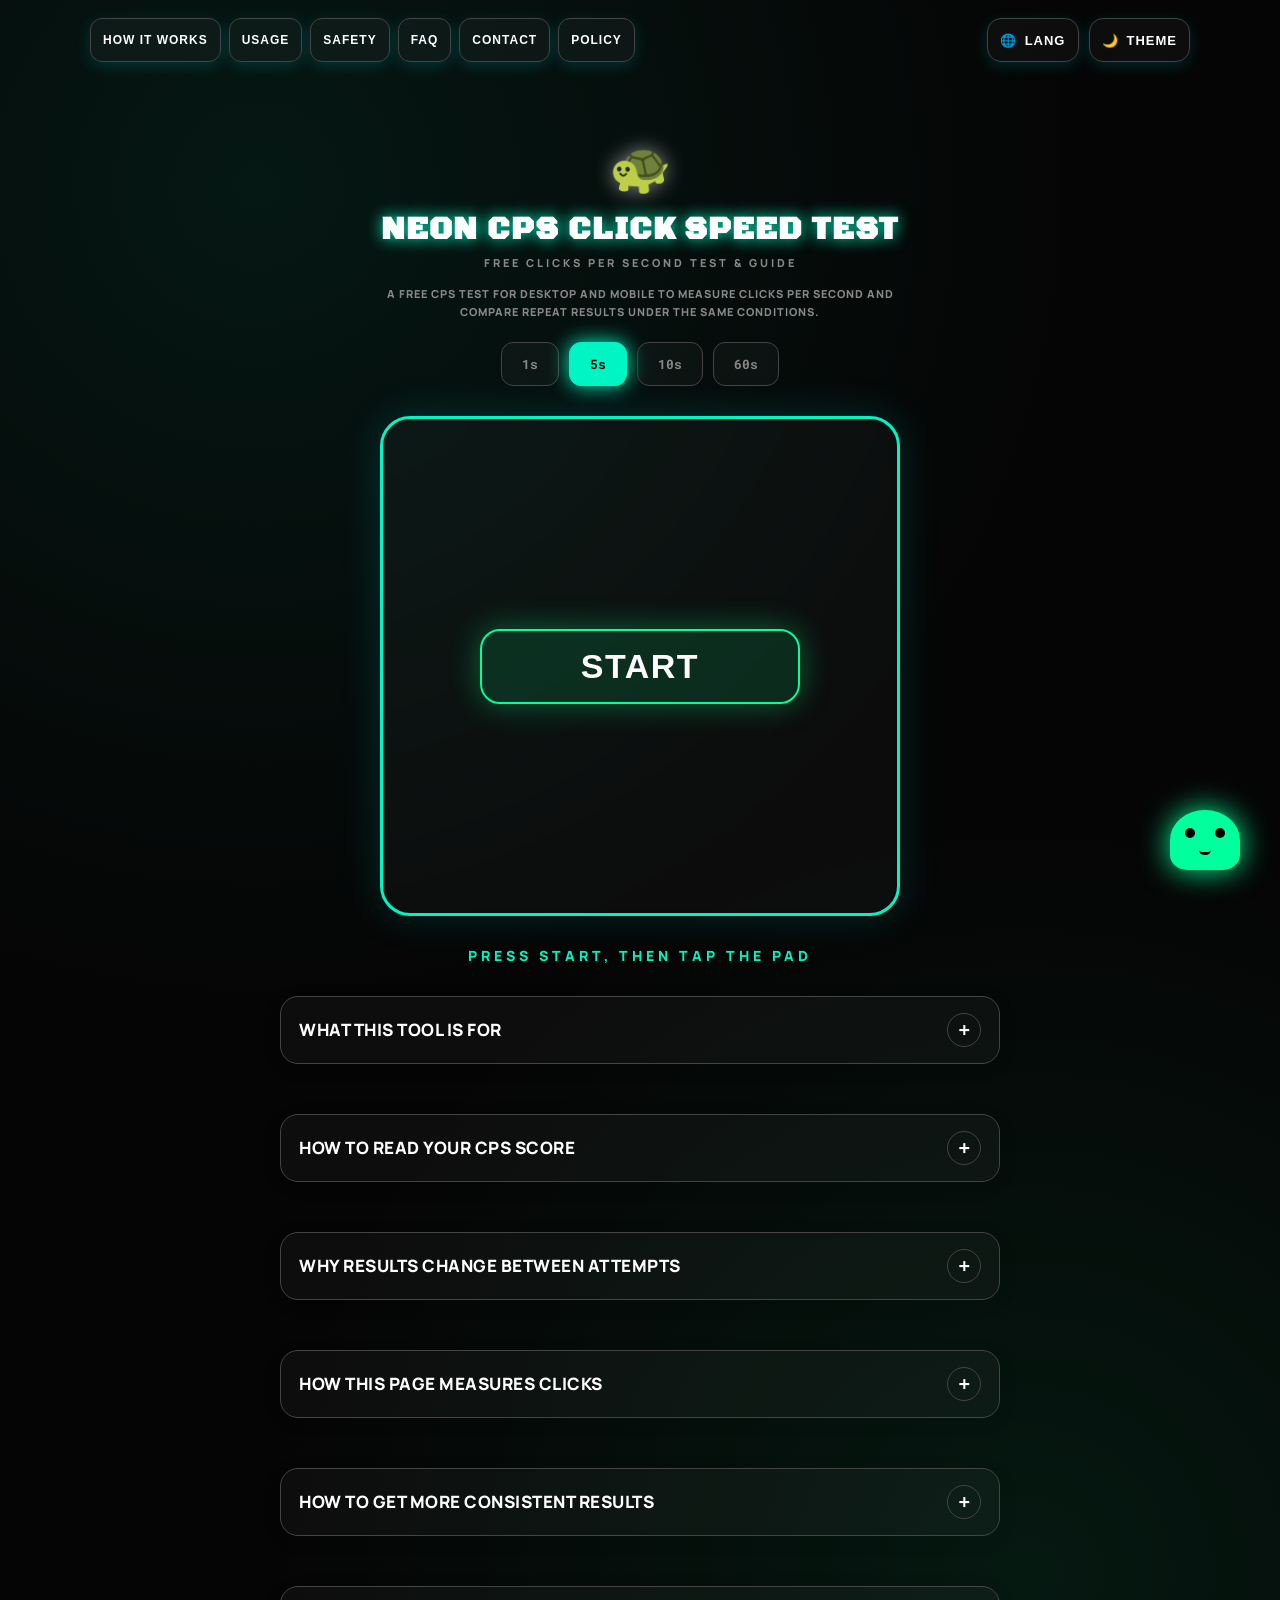
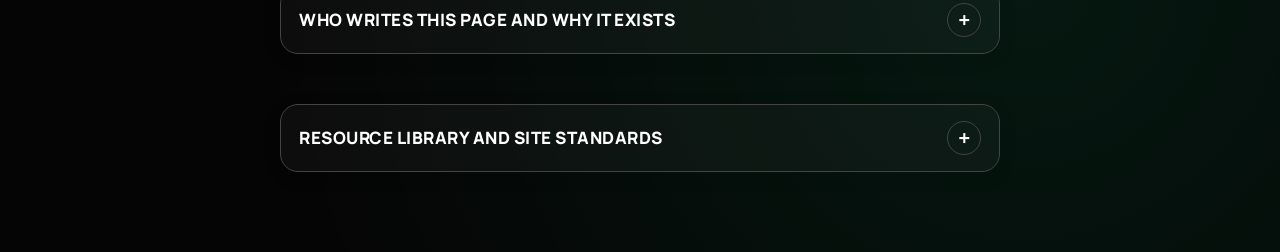
==== commit b065a2e5: "Refresh review dates and feed metadata" ====
--- a/index.html
+++ b/index.html
@@ -73,7 +73,7 @@
           "about": { "@id": "https://neoncps.com/#app" },
           "publisher": { "@id": "https://neoncps.com/#organization" },
           "inLanguage": "en",
-          "dateModified": "2026-03-18"
+          "dateModified": "2026-03-30"
         },
         {
           "@type": "SoftwareApplication",
@@ -1511,23 +1511,6 @@
                 This tool calculates CPS (clicks per second) from total clicks during the selected time.
                 Results show both duration and total clicks for clarity.
             </p>
-            <ul data-lang="ko">
-                <li>측정 시간: 사용자가 선택한 시간(1s, 5s, 10s, 60s)을 그대로 기준으로 삼습니다.</li>
-                <li>총 클릭 수: 측정 시간 동안 실제로 기록된 클릭 횟수입니다.</li>
-                <li>CPS: 총 클릭 수 ÷ 측정 시간으로 계산됩니다.</li>
-            </ul>
-            <ul data-lang="en">
-                <li>Duration: the selected time (1s, 5s, 10s, 60s).</li>
-                <li>Total clicks: actual clicks recorded during the duration.</li>
-                <li>CPS: total clicks ÷ duration.</li>
-            </ul>
-            <p data-lang="ko">
-                측정은 사용자가 선택한 시간(초) 동안 발생한 클릭/터치 입력을 합산해 진행됩니다.
-                CPS는 입력 이벤트 수를 측정 시간으로 나눈 값이며, 소수점 둘째 자리까지 표시합니다.
-            </p>
-            <p data-lang="en">
-                We count all clicks/taps during the selected duration. CPS is total inputs divided by time, shown to two decimals.
-            </p>
             <p data-lang="ko">
                 측정 로직은 이 페이지의 실제 입력 처리 코드에 맞춰 작성되었습니다.
                 3초 카운트다운 뒤에 측정이 시작되고, 선택된 시간 동안 기록된 기본 포인터 입력만 최종 점수에 반영됩니다.
@@ -1573,19 +1556,12 @@
                 <li>After: review CPS, total clicks, and duration.</li>
             </ul>
             <p data-lang="ko">
-                CPS는 디바이스 입력 지연, 화면 주사율, 브라우저 처리 성능에 영향을 받습니다.
-                동일한 손동작이라도 기기나 브라우저가 달라지면 결과가 달라질 수 있습니다.
+                공정하게 비교하려면 같은 기기, 같은 브라우저, 같은 모드, 비슷한 손 상태를 유지하세요.
+                환경이 바뀌면 같은 사람의 기록도 쉽게 달라질 수 있습니다.
             </p>
             <p data-lang="en">
-                CPS varies by device input latency, display refresh rate, and browser performance.
-            </p>
-            <p data-lang="ko">
-                공정하게 비교하려면 같은 조건을 유지하는 것이 중요합니다.
-                기기, 브라우저, 배터리 절약 모드, 화면 주사율, 손 상태가 다르면 숫자가 달라질 수 있으므로 다른 환경의 기록을 바로 우열 비교하면 안 됩니다.
-            </p>
-            <p data-lang="en">
-                Fair comparison depends on keeping conditions stable.
-                Device type, browser, battery saver, display refresh rate, and even hand fatigue can change scores, so results from different setups should not be treated as equal benchmarks.
+                For a fair comparison, keep the same device, browser, mode, and roughly the same hand condition.
+                When the setup changes, the score can move even for the same person.
             </p>
             <div class="info-panel-link-group">
                 <a class="info-panel-link" href="/guides/why-cps-scores-change/">
@@ -1661,32 +1637,28 @@
         <div class="info-panel" id="panel-faq" role="tabpanel" aria-labelledby="tab-faq" aria-hidden="true">
             <ul data-lang="ko">
                 <li>CPS란 무엇인가요? CPS는 초당 클릭 수이며, 총 클릭 수를 선택한 측정 시간으로 나눠 계산합니다.</li>
-                <li>왜 시도할 때마다 결과가 달라지나요? 기기 입력 지연, 브라우저 성능, 손 피로도, 클릭 리듬 차이로 결과가 달라질 수 있습니다.</li>
                 <li>모바일에서도 사용할 수 있나요? 네. NEONCPS는 반응형 UI로 PC와 모바일 모두 지원합니다.</li>
-                <li>더 일관된 CPS 결과를 얻으려면? 같은 기기, 같은 브라우저, 같은 손가락, 같은 자세로 반복 측정하고 시작 전 짧게 손을 풀어주세요.</li>
                 <li>의료 진단용 도구인가요? 아니요. 이 도구는 일상적인 클릭/탭 속도 체크용이며 의료 또는 진단 목적이 아닙니다.</li>
-                <li>1초 모드와 60초 모드는 무엇이 다른가요? 1초는 순간 폭발력 확인에 가깝고, 60초는 리듬 유지력과 피로 영향을 보기 좋습니다.</li>
-                <li>왜 60초 기록은 점점 떨어지나요? 긴 모드에서는 손가락 피로와 리듬 붕괴가 누적되기 쉬워 자연스럽게 내려갈 수 있습니다.</li>
                 <li>마우스와 터치 기록을 바로 비교해도 되나요? 권장하지 않습니다. 입력 하드웨어와 브라우저 조건이 달라 점수 해석 기준도 달라질 수 있습니다.</li>
                 <li>브라우저 탭이나 백그라운드 앱이 많으면 영향이 있나요? 네. 메인 스레드 부하와 입력 처리 지연 때문에 기록이 덜 안정적일 수 있습니다.</li>
                 <li>왜 우클릭이나 키보드는 점수에 포함되지 않나요? 이 도구는 클릭/터치 기반 비교를 위해 기본 포인터 입력만 같은 규칙으로 집계합니다.</li>
                 <li>점수는 서버에 저장되나요? 아니요. 이 페이지는 결과를 화면에 계산해 보여주며, 사용자가 직접 링크를 복사하지 않는 한 기록을 저장하지 않습니다.</li>
-                <li>연습은 어떻게 하는 게 좋나요? 같은 모드에서 3회 측정 후 중간값을 보고, 5초와 10초 모드를 중심으로 리듬과 자세를 먼저 맞추는 것이 좋습니다.</li>
             </ul>
             <ul data-lang="en">
                 <li>What is CPS? CPS means clicks per second. It is calculated as total clicks divided by the selected test time.</li>
-                <li>Why do results change each attempt? Results vary by device latency, browser performance, hand fatigue, and click rhythm.</li>
                 <li>Is this mobile-friendly? Yes. NEONCPS supports both desktop and mobile interactions with responsive UI.</li>
-                <li>How can I get more consistent CPS results? Use the same device, browser, finger, and posture, warm up briefly, and repeat tests under matching conditions.</li>
                 <li>Is this tool for medical diagnosis? No. This is a casual click and tap speed utility and is not intended for medical or diagnostic use.</li>
-                <li>What is the difference between 1s and 60s modes? A 1s test favors burst speed, while 60s is better for checking rhythm control and fatigue over time.</li>
-                <li>Why do 60s scores often drop? Longer runs naturally expose finger fatigue and rhythm breakdown, so the score may fall even when you start fast.</li>
                 <li>Can I compare mouse and touch scores directly? Not reliably. Different input hardware and browser conditions change how scores should be interpreted.</li>
                 <li>Do many open tabs or background apps matter? Yes. Main-thread load and input-event delay can make timing less stable.</li>
                 <li>Why are right-click and keyboard presses not counted? This tool uses one simple rule for comparison and counts only primary pointer input.</li>
                 <li>Are results stored on the server? No. The score is calculated on the page and shown to you unless you choose to copy the result link yourself.</li>
-                <li>How should I practice? Run three attempts in the same mode, look at the middle result, and use 5s or 10s modes first to improve rhythm and posture.</li>
             </ul>
+            <div class="info-panel-link-group">
+                <a class="info-panel-link" href="/guides/">
+                    <span data-lang="ko">가이드 모음 보기</span>
+                    <span data-lang="en">Open the guide library</span>
+                </a>
+            </div>
         </div>
     </div>
 
@@ -1954,7 +1926,7 @@
                 마지막 점검일: 2026년 3월 18일 UTC.
             </p>
             <p data-lang="en">
-                Last reviewed: March 18, 2026 UTC.
+                Last reviewed: March 30, 2026 UTC.
             </p>
         </div>
     </section>
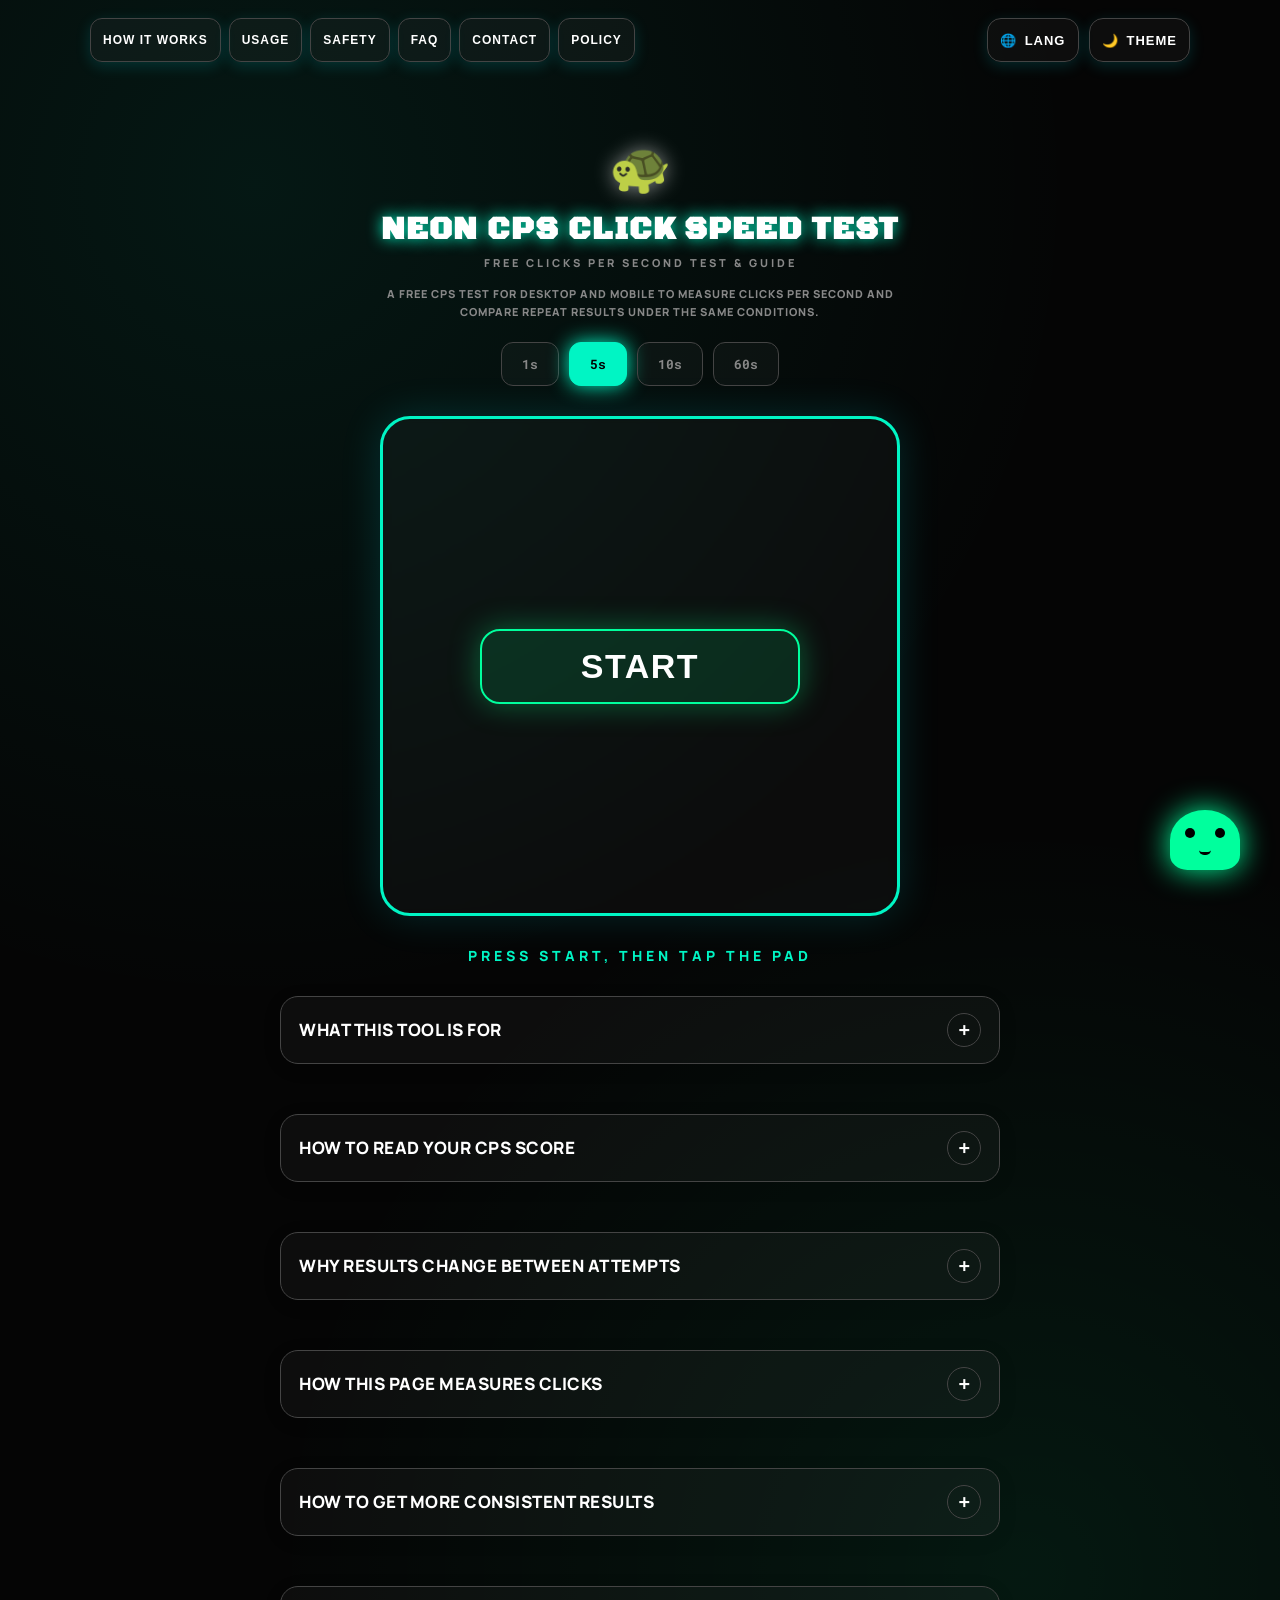
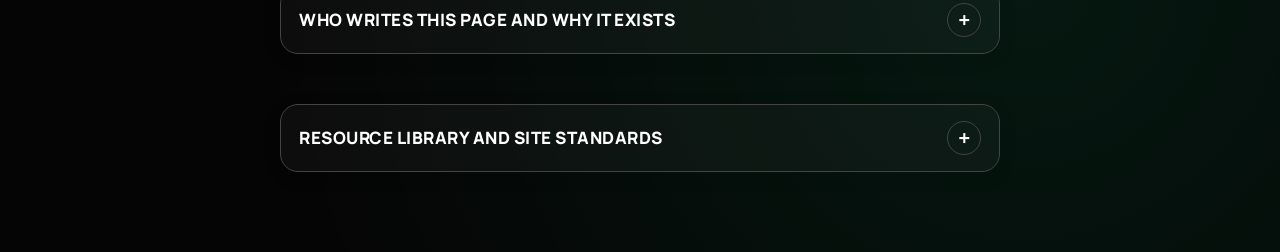
==== commit 78a0d0dc: "Fix Korean guide routing and hreflang cleanup" ====
--- a/index.html
+++ b/index.html
@@ -2270,6 +2270,16 @@
             return 'resultModeDefault';
         }
 
+        function getLocalizedGuideHref(href) {
+            if (currentLang !== 'ko') return href;
+
+            if (href === '/guides/why-cps-scores-change/') {
+                return '/ko/guides/why-cps-scores-change/';
+            }
+
+            return href;
+        }
+
         function getResultGuideConfig(mode) {
             const targetMode = RESULT_TIME_OPTIONS.includes(mode) ? mode : selectedTime;
 
@@ -2323,7 +2333,7 @@
 
             if (resultGuideLink && resultGuideLabel) {
                 const guideConfig = getResultGuideConfig(targetMode);
-                resultGuideLink.href = guideConfig.href;
+                resultGuideLink.href = getLocalizedGuideHref(guideConfig.href);
                 resultGuideLabel.textContent = t(guideConfig.textKey || 'resultGuideDefault');
             }
         }
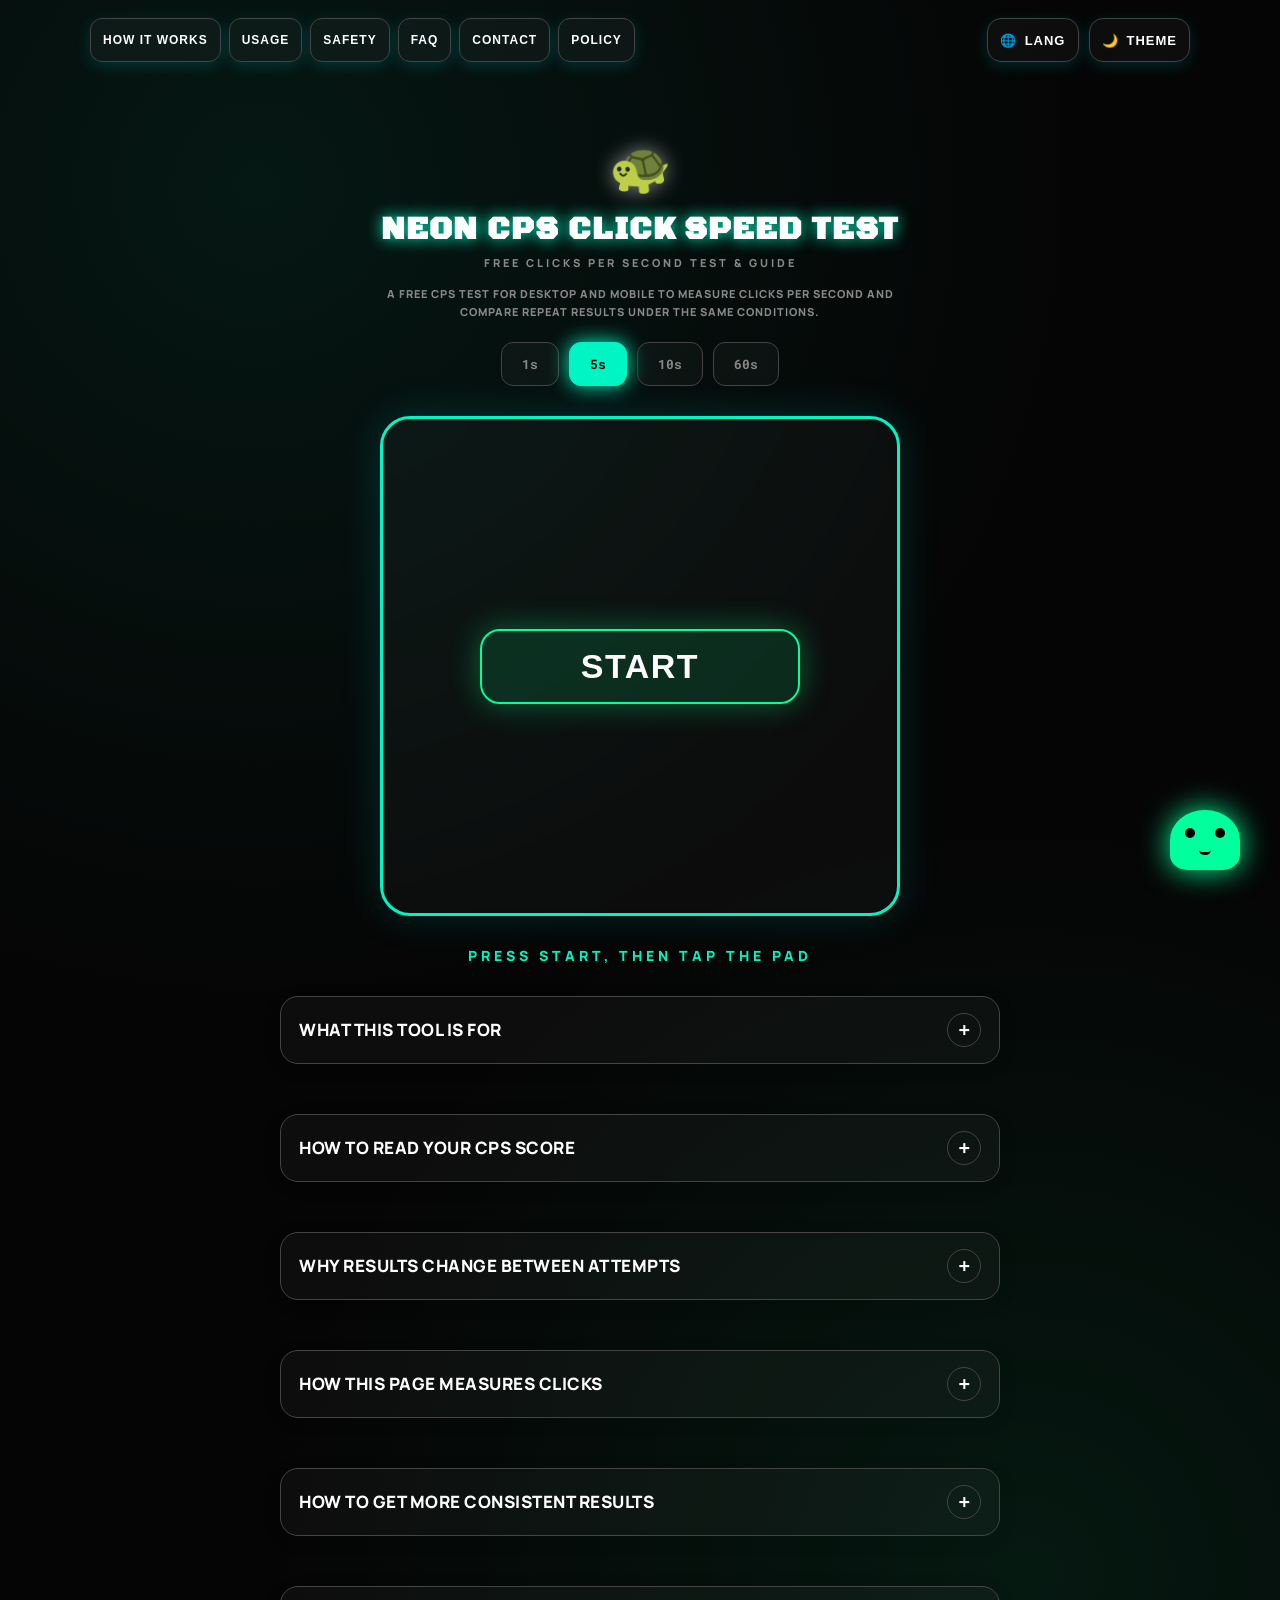
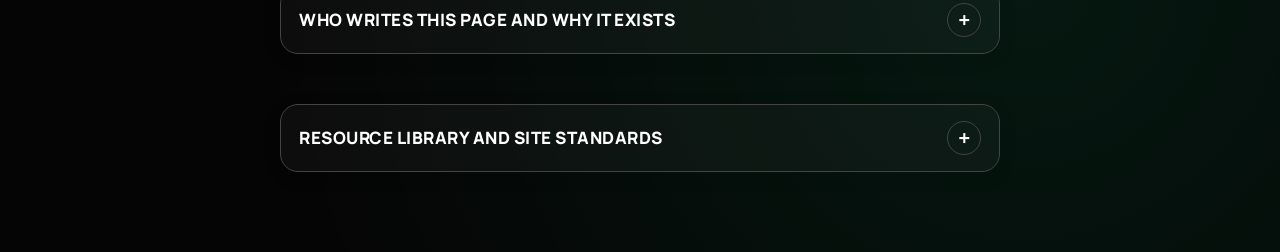
==== commit 1899f112: "Improve privacy disclosure and accessibility" ====
--- a/index.html
+++ b/index.html
@@ -1407,18 +1407,26 @@
         body.modal-open .slime-container {
             opacity: 0 !important;
         }
+        @media (prefers-reduced-motion: reduce) {
+            html { scroll-behavior: auto; }
+            *, *::before, *::after {
+                animation-duration: 0.01ms !important;
+                animation-iteration-count: 1 !important;
+                transition-duration: 0.01ms !important;
+            }
+        }
     </style>
 </head>
 <body class="lang-en">
     <main class="page-main" id="mainContent">
     <div class="topbar">
         <div class="info-tabs" role="tablist" aria-label="Info tabs">
-            <button class="info-tab" id="tab-how" role="tab" aria-controls="panel-how" aria-selected="false" data-target="panel-how" data-i18n="navHow">HOW IT WORKS</button>
-            <button class="info-tab" id="tab-usage" role="tab" aria-controls="panel-usage" aria-selected="false" data-target="panel-usage" data-i18n="navUsage">USAGE</button>
-            <button class="info-tab" id="tab-health" role="tab" aria-controls="panel-health" aria-selected="false" data-target="panel-health" data-i18n="navSafety">SAFETY</button>
-            <button class="info-tab" id="tab-faq" role="tab" aria-controls="panel-faq" aria-selected="false" data-target="panel-faq" data-i18n="navFaq">FAQ</button>
-            <button class="info-tab" id="tab-contact" role="tab" aria-controls="panel-contact" aria-selected="false" data-target="panel-contact" data-i18n="navContact">CONTACT</button>
-            <button class="info-tab" id="tab-policy" role="tab" aria-controls="panel-policy" aria-selected="false" data-target="panel-policy" data-i18n="navPolicy">POLICY</button>
+            <button class="info-tab" id="tab-how" role="tab" aria-controls="panel-how" aria-selected="false" tabindex="0" data-target="panel-how" data-i18n="navHow">HOW IT WORKS</button>
+            <button class="info-tab" id="tab-usage" role="tab" aria-controls="panel-usage" aria-selected="false" tabindex="-1" data-target="panel-usage" data-i18n="navUsage">USAGE</button>
+            <button class="info-tab" id="tab-health" role="tab" aria-controls="panel-health" aria-selected="false" tabindex="-1" data-target="panel-health" data-i18n="navSafety">SAFETY</button>
+            <button class="info-tab" id="tab-faq" role="tab" aria-controls="panel-faq" aria-selected="false" tabindex="-1" data-target="panel-faq" data-i18n="navFaq">FAQ</button>
+            <button class="info-tab" id="tab-contact" role="tab" aria-controls="panel-contact" aria-selected="false" tabindex="-1" data-target="panel-contact" data-i18n="navContact">CONTACT</button>
+            <button class="info-tab" id="tab-policy" role="tab" aria-controls="panel-policy" aria-selected="false" tabindex="-1" data-target="panel-policy" data-i18n="navPolicy">POLICY</button>
         </div>
         <div class="topbar-group utilities">
             <div class="lang-selector">
@@ -1453,13 +1461,13 @@
                 The goal is not just search traffic, but to give direct visitors a useful CPS test and practical explanation.
             </p>
             <p data-lang="ko">
-                이름, 이메일, 문의 내용을 적어주신 뒤 "문의 보내기"를 눌러주세요.
+                이메일과 문의 내용을 적어주신 뒤 "문의 보내기"를 눌러주세요. 이름은 선택사항입니다.
             </p>
             <p data-lang="en">
-                Please enter your name, email, and message below, then press "Send".
+                Enter your email and message below, then press "Send". Your name is optional.
             </p>
             <ul data-lang="ko">
-                <li>문의 방법: 이름, 이메일, 문의 내용을 적어주신 뒤 "문의 보내기"를 눌러주세요.</li>
+                <li>문의 방법: 이메일과 문의 내용을 적어주신 뒤 "문의 보내기"를 눌러주세요. 이름은 선택사항입니다.</li>
                 <li>운영 범위: 클릭/탭 속도 테스트 유틸리티 및 관련 안내 콘텐츠</li>
                 <li>수정 기준: 측정 방식이 바뀌면 안내 문구도 함께 갱신합니다.</li>
                 <li>정정 요청: 잘못된 설명이나 오해를 부를 표현은 문의 폼으로 제보할 수 있습니다.</li>
@@ -1471,12 +1479,13 @@
                 <li>Corrections: use the contact form if you find unclear or inaccurate explanations.</li>
             </ul>
             <form action="https://formspree.io/f/xgolzzzp" method="POST" id="contactForm" autocomplete="on">
+                <input type="hidden" name="subject" value="NEONCPS Contact Request">
                 <div class="field">
                     <label for="contactName">
-                        <span data-lang="ko" class="lang-inline">이름</span>
-                        <span data-lang="en" class="lang-inline">Name</span>
+                        <span data-lang="ko" class="lang-inline">이름 (선택)</span>
+                        <span data-lang="en" class="lang-inline">Name (optional)</span>
                     </label>
-                    <input id="contactName" name="name" type="text" data-placeholder-key="contactNamePlaceholder" placeholder="Enter your name" autocomplete="name" required>
+                    <input id="contactName" name="name" type="text" data-placeholder-key="contactNamePlaceholder" placeholder="Name (optional)" autocomplete="name">
                 </div>
                 <div class="field">
                     <label for="contactEmail">
@@ -1491,6 +1500,15 @@
                         <span data-lang="en" class="lang-inline">Message</span>
                     </label>
                     <textarea id="contactMessage" name="message" rows="4" data-placeholder-key="contactMessagePlaceholder" placeholder="Enter your message" autocomplete="off" required></textarea>
+                </div>
+                <div class="field">
+                    <label for="contactPrivacyConsent">
+                        <input id="contactPrivacyConsent" name="privacy_consent" type="checkbox" value="agreed" required>
+                        <span data-lang="ko" class="lang-inline"><a href="/privacy/">개인정보처리방침</a>을 확인했으며 문의 처리에 동의합니다.</span>
+                        <span data-lang="en" class="lang-inline">I have read the <a href="/privacy/">Privacy Policy</a> and consent to the processing of my inquiry.</span>
+                    </label>
+                    <p data-lang="ko">주민등록번호, 비밀번호, 결제정보, 건강정보 같은 민감정보는 입력하지 마세요.</p>
+                    <p data-lang="en">Do not enter sensitive information such as identification numbers, passwords, payment details, or health information.</p>
                 </div>
                 <div class="actions">
                     <button class="btn-restart" type="submit">
@@ -1642,7 +1660,7 @@
                 <li>마우스와 터치 기록을 바로 비교해도 되나요? 권장하지 않습니다. 입력 하드웨어와 브라우저 조건이 달라 점수 해석 기준도 달라질 수 있습니다.</li>
                 <li>브라우저 탭이나 백그라운드 앱이 많으면 영향이 있나요? 네. 메인 스레드 부하와 입력 처리 지연 때문에 기록이 덜 안정적일 수 있습니다.</li>
                 <li>왜 우클릭이나 키보드는 점수에 포함되지 않나요? 이 도구는 클릭/터치 기반 비교를 위해 기본 포인터 입력만 같은 규칙으로 집계합니다.</li>
-                <li>점수는 서버에 저장되나요? 아니요. 이 페이지는 결과를 화면에 계산해 보여주며, 사용자가 직접 링크를 복사하지 않는 한 기록을 저장하지 않습니다.</li>
+                <li>점수는 서버에 저장되나요? 아니요. 결과는 브라우저에서 계산되며, 모드별 최근 3회 기록은 사용자의 기기 내 로컬 스토리지에만 저장됩니다.</li>
             </ul>
             <ul data-lang="en">
                 <li>What is CPS? CPS means clicks per second. It is calculated as total clicks divided by the selected test time.</li>
@@ -1651,7 +1669,7 @@
                 <li>Can I compare mouse and touch scores directly? Not reliably. Different input hardware and browser conditions change how scores should be interpreted.</li>
                 <li>Do many open tabs or background apps matter? Yes. Main-thread load and input-event delay can make timing less stable.</li>
                 <li>Why are right-click and keyboard presses not counted? This tool uses one simple rule for comparison and counts only primary pointer input.</li>
-                <li>Are results stored on the server? No. The score is calculated on the page and shown to you unless you choose to copy the result link yourself.</li>
+                <li>Are results stored on the server? No. Results are calculated in your browser, and the three most recent runs for each mode are stored only in local storage on your device.</li>
             </ul>
             <div class="info-panel-link-group">
                 <a class="info-panel-link" href="/guides/">
@@ -1674,10 +1692,10 @@
     </div>
 
     <div class="time-selector">
-        <button class="time-btn" data-seconds="1">1s</button>
-        <button class="time-btn active" data-seconds="5">5s</button>
-        <button class="time-btn" data-seconds="10">10s</button>
-        <button class="time-btn" data-seconds="60">60s</button>
+        <button class="time-btn" data-seconds="1" aria-pressed="false">1s</button>
+        <button class="time-btn active" data-seconds="5" aria-pressed="true">5s</button>
+        <button class="time-btn" data-seconds="10" aria-pressed="false">10s</button>
+        <button class="time-btn" data-seconds="60" aria-pressed="false">60s</button>
     </div>
 
     <div class="test-container">
@@ -1923,7 +1941,7 @@
                 <li>Feedback path: receive correction requests through the contact form.</li>
             </ul>
             <p data-lang="ko">
-                마지막 점검일: 2026년 3월 18일 UTC.
+                마지막 점검일: 2026년 3월 30일 UTC.
             </p>
             <p data-lang="en">
                 Last reviewed: March 30, 2026 UTC.
@@ -2128,7 +2146,7 @@
                 retry: "RETRY",
                 copiedAlert: "Link copied",
                 toastClose: "Close",
-                contactNamePlaceholder: "Enter your name",
+                contactNamePlaceholder: "Name (optional)",
                 contactMessagePlaceholder: "Enter your message",
                 contactSending: "Sending...",
                 contactSuccess: "Your message was sent successfully. Thank you.",
@@ -2175,7 +2193,7 @@
                 retry: "다시하기",
                 copiedAlert: "링크가 복사되었습니다",
                 toastClose: "닫기",
-                contactNamePlaceholder: "이름을 입력하세요",
+                contactNamePlaceholder: "이름 (선택)",
                 contactMessagePlaceholder: "문의 내용을 입력하세요",
                 contactSending: "전송 중입니다...",
                 contactSuccess: "문의가 정상적으로 전송되었습니다. 감사합니다.",
@@ -2273,8 +2291,8 @@
         function getLocalizedGuideHref(href) {
             if (currentLang !== 'ko') return href;
 
-            if (href === '/guides/why-cps-scores-change/') {
-                return '/ko/guides/why-cps-scores-change/';
+            if (href.startsWith('/guides/')) {
+                return `/ko${href}`;
             }
 
             return href;
@@ -2404,9 +2422,8 @@
             langToggle.addEventListener('click', () => {
                 const targetLang = currentLang === 'en' ? 'ko' : 'en';
                 const nextUrl = getLanguagePageUrl(targetLang);
-                setLanguage(targetLang);
-                updateLanguageMetadata(targetLang);
-                window.history.replaceState({ lang: targetLang }, '', nextUrl);
+                safeStorageSet('neon_lang', targetLang);
+                window.location.assign(nextUrl);
             });
         }
         setLanguage(currentLang);
@@ -2473,8 +2490,17 @@
                 tab.setAttribute('aria-selected', 'false');
             });
         }
-        infoTabs.forEach((tab) => {
+        function focusInfoTab(targetTab) {
+            infoTabs.forEach((tab) => {
+                tab.setAttribute('tabindex', tab === targetTab ? '0' : '-1');
+            });
+            targetTab.focus();
+        }
+        infoTabs.forEach((tab, index) => {
             tab.addEventListener('click', () => {
+                infoTabs.forEach((item) => {
+                    item.setAttribute('tabindex', item === tab ? '0' : '-1');
+                });
                 const targetId = tab.getAttribute('data-target');
                 const target = document.getElementById(targetId);
                 const isOpen = target && target.classList.contains('open');
@@ -2485,6 +2511,16 @@
                     tab.classList.add('active');
                     tab.setAttribute('aria-selected', 'true');
                 }
+            });
+            tab.addEventListener('keydown', (event) => {
+                let nextIndex = null;
+                if (event.key === 'ArrowRight') nextIndex = (index + 1) % infoTabs.length;
+                if (event.key === 'ArrowLeft') nextIndex = (index - 1 + infoTabs.length) % infoTabs.length;
+                if (event.key === 'Home') nextIndex = 0;
+                if (event.key === 'End') nextIndex = infoTabs.length - 1;
+                if (nextIndex === null) return;
+                event.preventDefault();
+                focusInfoTab(infoTabs[nextIndex]);
             });
         });
 
@@ -2620,7 +2656,9 @@
         function syncTimeButtons() {
             timeBtns.forEach((btn) => {
                 const btnSeconds = Number((btn.textContent || '').replace('s', '').trim());
-                btn.classList.toggle('active', btnSeconds === selectedTime);
+                const isSelected = btnSeconds === selectedTime;
+                btn.classList.toggle('active', isSelected);
+                btn.setAttribute('aria-pressed', String(isSelected));
             });
         }
 
@@ -2825,8 +2863,7 @@
             selectedTime = seconds;
             timeLeft = seconds;
             
-            timeBtns.forEach(btn => btn.classList.remove('active'));
-            if (btnEl) btnEl.classList.add('active');
+            syncTimeButtons();
             
             resetTest();
         }
@@ -3084,8 +3121,14 @@
         const contactForm = document.getElementById('contactForm');
         const contactStatus = document.getElementById('contactStatus');
         if (contactForm) {
+            const contactSubmit = contactForm.querySelector('button[type="submit"]');
+            let isContactSubmitting = false;
             contactForm.addEventListener('submit', async (e) => {
                 e.preventDefault();
+                if (isContactSubmitting) return;
+                isContactSubmitting = true;
+                if (contactSubmit) contactSubmit.disabled = true;
+                contactForm.setAttribute('aria-busy', 'true');
                 contactStatus.className = 'contact-status';
                 contactStatus.textContent = t('contactSending');
                 try {
@@ -3105,6 +3148,10 @@
                 } catch (err) {
                     contactStatus.classList.add('error');
                     contactStatus.textContent = t('contactNetwork');
+                } finally {
+                    isContactSubmitting = false;
+                    if (contactSubmit) contactSubmit.disabled = false;
+                    contactForm.removeAttribute('aria-busy');
                 }
             });
         }
